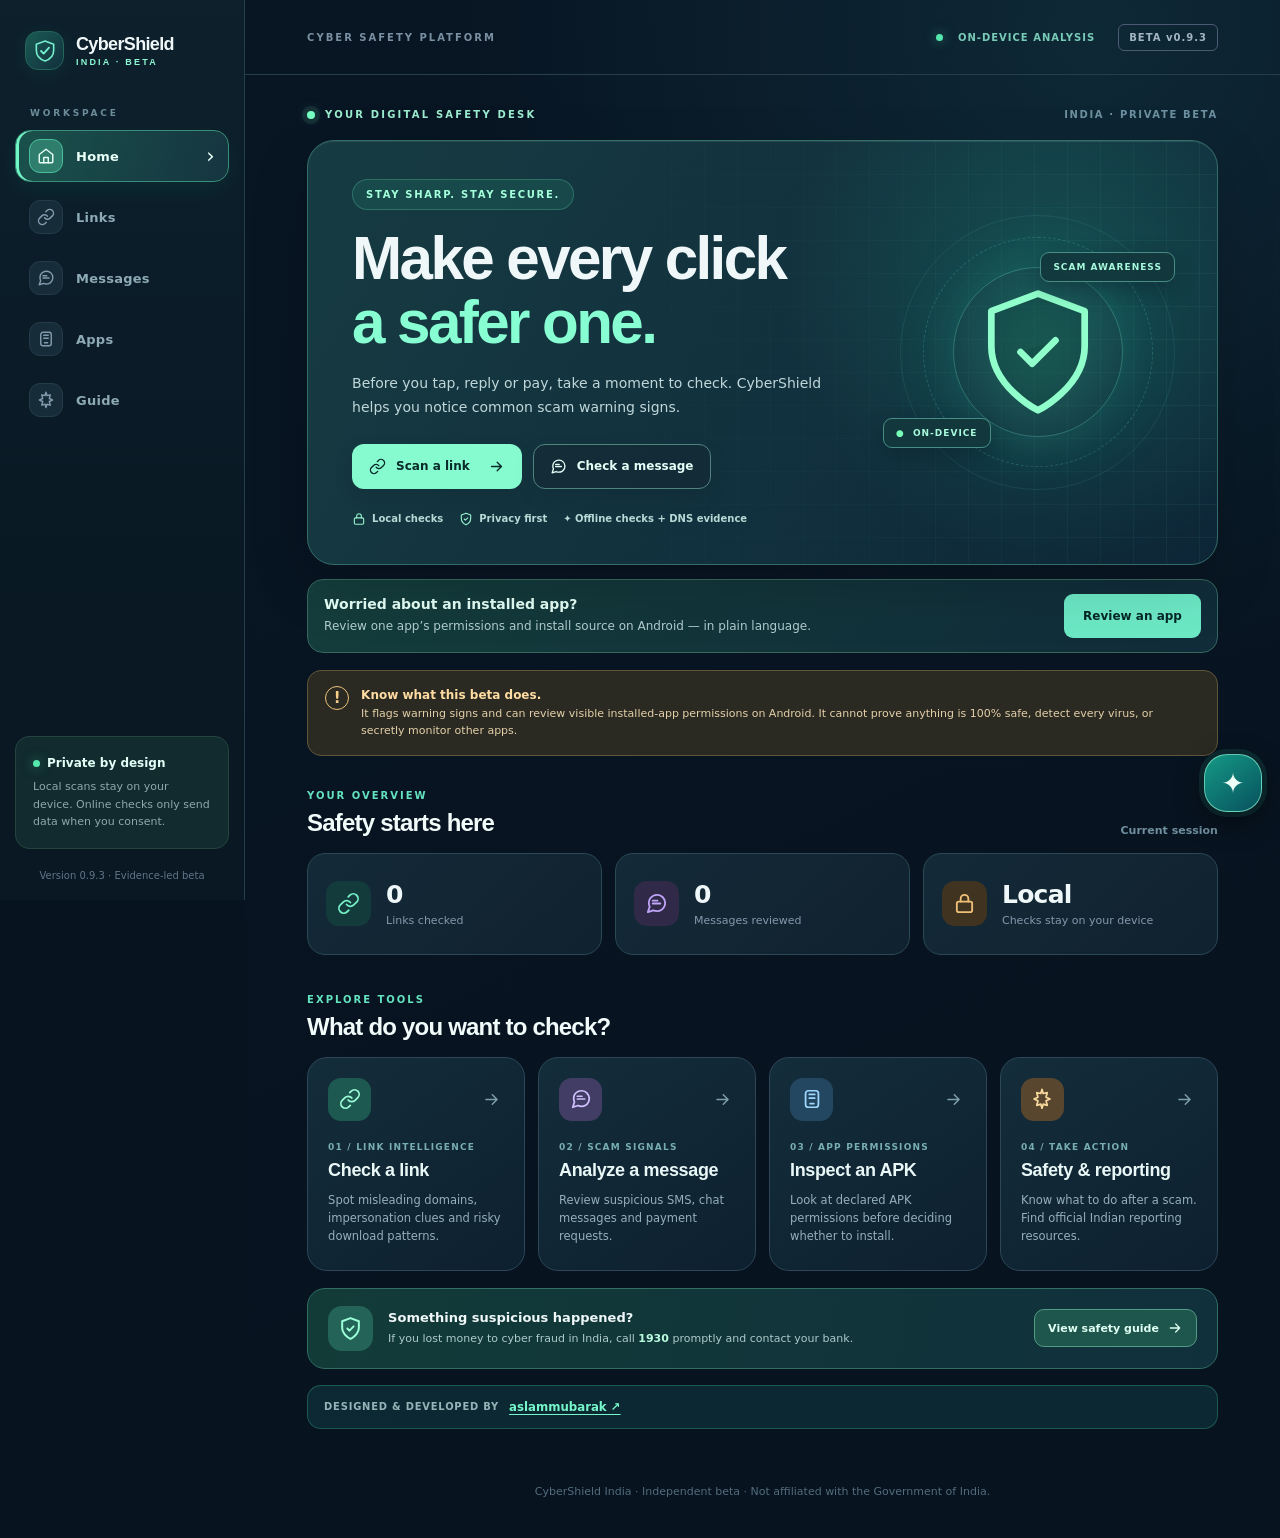
==== app/index.html @ 00de2fcc "Publish CyberShield landing page and browser web app" ====
<!doctype html>
<html lang="en">
<head>
  <meta charset="utf-8" />
  <meta name="viewport" content="width=device-width, initial-scale=1, viewport-fit=cover" />
  <meta name="theme-color" content="#0b1523" />
  <meta name="description" content="CyberShield India Beta — a privacy-first link and message checker for suspicious links and scam messages." />
  <meta name="color-scheme" content="dark" />
  <link rel="icon" href="./icons/icon-192.png" type="image/png" />
  <link rel="manifest" href="./manifest.webmanifest" />
  <link rel="stylesheet" href="./styles.css" />
  <link rel="stylesheet" href="./ui-refresh.css" /><link rel="stylesheet" href="./extras.css" />
  <title>CyberShield India · Beta</title>
  <link rel="stylesheet" href="./easy-touch.css" /><link rel="stylesheet" href="./online.css" /><link rel="stylesheet" href="./device-security.css" /><link rel="stylesheet" href="./trust-insights.css" />
</head>
<body>
  <div class="app-shell">
    <aside class="sidebar">
      <div class="brand"><span class="brand-mark" aria-hidden="true"><svg viewBox="0 0 36 36" fill="none"><path d="M18 3 31 8v9c0 8-5.8 13.8-13 16C10.8 30.8 5 25 5 17V8L18 3Z" stroke="currentColor" stroke-width="2.4"/><path d="m12 18 4 4 8-9" stroke="currentColor" stroke-width="2.7" stroke-linecap="round" stroke-linejoin="round"/></svg></span><span>CyberShield <small>INDIA · BETA</small></span></div>
      <div class="side-label">WORKSPACE</div>
      <nav class="nav" aria-label="Main navigation">
        <button class="nav-btn active" data-page="home" type="button" aria-current="page"><span class="nav-icon"><svg class="" viewBox="0 0 24 24" aria-hidden="true" fill="none" stroke="currentColor" stroke-width="1.9" stroke-linecap="round" stroke-linejoin="round"><path d="m3 10 9-7 9 7v10a1 1 0 0 1-1 1H4a1 1 0 0 1-1-1z"/><path d="M9 21v-7h6v7"/></svg></span><span class="nav-label">Home</span><span class="nav-chevron" aria-hidden="true">›</span></button>
        <button class="nav-btn" data-page="links" type="button"><span class="nav-icon"><svg class="" viewBox="0 0 24 24" aria-hidden="true" fill="none" stroke="currentColor" stroke-width="1.9" stroke-linecap="round" stroke-linejoin="round"><path d="M10 13a5 5 0 0 0 7.5.5l3-3a5 5 0 0 0-7.1-7.1l-1.7 1.7"/><path d="M14 11a5 5 0 0 0-7.5-.5l-3 3a5 5 0 0 0 7.1 7.1l1.7-1.7"/></svg></span><span class="nav-label">Links</span><span class="nav-chevron" aria-hidden="true">›</span></button>
        <button class="nav-btn" data-page="messages" type="button"><span class="nav-icon"><svg class="" viewBox="0 0 24 24" aria-hidden="true" fill="none" stroke="currentColor" stroke-width="1.9" stroke-linecap="round" stroke-linejoin="round"><path d="M21 11.5a8.4 8.4 0 0 1-.9 3.8A8.5 8.5 0 0 1 12.5 20a8.4 8.4 0 0 1-3.8-.9L3 21l1.9-5.7a8.4 8.4 0 0 1-.9-3.8A8.5 8.5 0 0 1 8.7 3.9a8.4 8.4 0 0 1 3.8-.9h.5a8.5 8.5 0 0 1 8 8v.5z"/><path d="M8 12h8M8 9h5"/></svg></span><span class="nav-label">Messages</span><span class="nav-chevron" aria-hidden="true">›</span></button>
        <button class="nav-btn" data-page="apps" type="button"><span class="nav-icon"><svg class="" viewBox="0 0 24 24" aria-hidden="true" fill="none" stroke="currentColor" stroke-width="1.9" stroke-linecap="round" stroke-linejoin="round"><rect x="5" y="3" width="14" height="18" rx="3"/><path d="M9 7h6M9 11h6M10 17h4"/></svg></span><span class="nav-label">Apps</span><span class="nav-chevron" aria-hidden="true">›</span></button>
        <button class="nav-btn" data-page="guide" type="button"><span class="nav-icon"><svg class="" viewBox="0 0 24 24" aria-hidden="true" fill="none" stroke="currentColor" stroke-width="1.9" stroke-linecap="round" stroke-linejoin="round"><path d="m12 22 1.3-4.4 4.4 1.3L16.4 14l4.3-2-4.3-2 1.3-4.9L13.3 6 12 1.5 10.7 6 6.3 5.1 7.6 10l-4.3 2 4.3 2-1.3 4.9 4.4-1.3L12 22Z"/></svg></span><span class="nav-label">Guide</span><span class="nav-chevron" aria-hidden="true">›</span></button>
      </nav>
      <div class="sidebar-bottom"><div class="privacy-card"><span class="privacy-dot"></span><strong>Private by design</strong><p>Local scans stay on your device. Online checks only send data when you consent.</p></div><div class="sidebar-footer">Version 0.9.3 · Evidence-led beta</div></div>
    </aside>
    <main class="main">
      <header class="topbar"><div class="mobile-brand"><span class="brand-mark">✦</span><b>CyberShield <span>India</span></b></div><span class="topbar-label">CYBER SAFETY PLATFORM</span><div class="right-info"><span class="online-indicator"></span> ON-DEVICE ANALYSIS <span class="beta-tag">BETA v0.9.3</span></div></header>
      <div class="content">
        <section class="page" id="page-home">
          <div class="home-intro"><span class="home-intro-mark"><span class="pulse-dot"></span> YOUR DIGITAL SAFETY DESK</span><span class="home-intro-side">INDIA · PRIVATE BETA</span></div>
          <div class="welcome-panel">
            <div class="welcome-copy">
              <span class="welcome-kicker">STAY SHARP. STAY SECURE.</span>
              <h1>Make every click<br/><em>a safer one.</em></h1>
              <p>Before you tap, reply or pay, take a moment to check. CyberShield helps you notice common scam warning signs.</p>
              <div class="welcome-buttons"><button class="btn btn-primary" type="button" data-jump="links"><svg class="" viewBox="0 0 24 24" aria-hidden="true" fill="none" stroke="currentColor" stroke-width="1.9" stroke-linecap="round" stroke-linejoin="round"><path d="M10 13a5 5 0 0 0 7.5.5l3-3a5 5 0 0 0-7.1-7.1l-1.7 1.7"/><path d="M14 11a5 5 0 0 0-7.5-.5l-3 3a5 5 0 0 0 7.1 7.1l1.7-1.7"/></svg> Scan a link <svg class="button-arrow" viewBox="0 0 24 24" aria-hidden="true" fill="none" stroke="currentColor" stroke-width="1.9" stroke-linecap="round" stroke-linejoin="round"><path d="M5 12h14M13 6l6 6-6 6"/></svg></button><button class="btn btn-secondary" type="button" data-jump="messages"><svg class="" viewBox="0 0 24 24" aria-hidden="true" fill="none" stroke="currentColor" stroke-width="1.9" stroke-linecap="round" stroke-linejoin="round"><path d="M21 11.5a8.4 8.4 0 0 1-.9 3.8A8.5 8.5 0 0 1 12.5 20a8.4 8.4 0 0 1-3.8-.9L3 21l1.9-5.7a8.4 8.4 0 0 1-.9-3.8A8.5 8.5 0 0 1 8.7 3.9a8.4 8.4 0 0 1 3.8-.9h.5a8.5 8.5 0 0 1 8 8v.5z"/><path d="M8 12h8M8 9h5"/></svg> Check a message</button></div>
              <div class="trust-chips"><span><svg class="" viewBox="0 0 24 24" aria-hidden="true" fill="none" stroke="currentColor" stroke-width="1.9" stroke-linecap="round" stroke-linejoin="round"><rect x="4" y="10" width="16" height="11" rx="2"/><path d="M8 10V7a4 4 0 0 1 8 0v3"/></svg> Local checks</span><span><svg class="" viewBox="0 0 24 24" aria-hidden="true" fill="none" stroke="currentColor" stroke-width="1.9" stroke-linecap="round" stroke-linejoin="round"><path d="M12 22s8-4 8-11V5l-8-3-8 3v6c0 7 8 11 8 11z"/><path d="m9 12 2 2 4-4"/></svg> Privacy first</span><span>✦ Offline checks + DNS evidence</span></div>
            </div>
            <div class="welcome-illustration" aria-hidden="true"><div class="halo halo-one"></div><div class="halo halo-two"></div><div class="halo halo-three"></div><div class="hero-shield"><svg class="" viewBox="0 0 24 24" aria-hidden="true" fill="none" stroke="currentColor" stroke-width="1.9" stroke-linecap="round" stroke-linejoin="round"><path d="M12 22s8-4 8-11V5l-8-3-8 3v6c0 7 8 11 8 11z"/><path d="m9 12 2 2 4-4"/></svg></div><div class="signal-chip signal-chip-top">SCAM AWARENESS</div><div class="signal-chip signal-chip-bottom"><span>●</span> ON-DEVICE</div></div>
          </div>
          <button class="cs-update-banner" id="cs-update-banner" data-jump="guide" type="button" hidden>↻ CyberShield update available — open Guide to review changes</button>
          <div class="cs-home-action"><div><strong>Worried about an installed app?</strong><p>Review one app’s permissions and install source on Android — in plain language.</p></div><button type="button" class="btn btn-primary" data-jump="apps">Review an app</button></div><div class="safety-disclaimer" role="note"><span class="safety-disclaimer-icon">!</span><div><strong>Know what this beta does.</strong><p>It flags warning signs and can review visible installed-app permissions on Android. It cannot prove anything is 100% safe, detect every virus, or secretly monitor other apps.</p></div></div>
          <div class="overview-heading"><div><span class="section-kicker">YOUR OVERVIEW</span><h2>Safety starts here</h2></div><span class="overview-caption">Current session</span></div>
          <div class="stats home-stats"><div class="stat"><span class="stat-icon green"><svg class="" viewBox="0 0 24 24" aria-hidden="true" fill="none" stroke="currentColor" stroke-width="1.9" stroke-linecap="round" stroke-linejoin="round"><path d="M10 13a5 5 0 0 0 7.5.5l3-3a5 5 0 0 0-7.1-7.1l-1.7 1.7"/><path d="M14 11a5 5 0 0 0-7.5-.5l-3 3a5 5 0 0 0 7.1 7.1l1.7-1.7"/></svg></span><div><div class="stat-value" id="links-count">0</div><div class="stat-label">Links checked</div></div></div><div class="stat"><span class="stat-icon purple"><svg class="" viewBox="0 0 24 24" aria-hidden="true" fill="none" stroke="currentColor" stroke-width="1.9" stroke-linecap="round" stroke-linejoin="round"><path d="M21 11.5a8.4 8.4 0 0 1-.9 3.8A8.5 8.5 0 0 1 12.5 20a8.4 8.4 0 0 1-3.8-.9L3 21l1.9-5.7a8.4 8.4 0 0 1-.9-3.8A8.5 8.5 0 0 1 8.7 3.9a8.4 8.4 0 0 1 3.8-.9h.5a8.5 8.5 0 0 1 8 8v.5z"/><path d="M8 12h8M8 9h5"/></svg></span><div><div class="stat-value" id="messages-count">0</div><div class="stat-label">Messages reviewed</div></div></div><div class="stat"><span class="stat-icon gold"><svg class="" viewBox="0 0 24 24" aria-hidden="true" fill="none" stroke="currentColor" stroke-width="1.9" stroke-linecap="round" stroke-linejoin="round"><rect x="4" y="10" width="16" height="11" rx="2"/><path d="M8 10V7a4 4 0 0 1 8 0v3"/></svg></span><div><div class="stat-value">Local</div><div class="stat-label">Checks stay on your device</div></div></div></div>
          <div class="overview-heading tool-heading"><div><span class="section-kicker">EXPLORE TOOLS</span><h2>What do you want to check?</h2></div></div>
          <div class="action-tiles">            <button class="action-tile action-tile--links" data-jump="links" type="button">
              <span class="action-tile-head"><span class="action-tile-icon"><svg class="" viewBox="0 0 24 24" aria-hidden="true" fill="none" stroke="currentColor" stroke-width="1.9" stroke-linecap="round" stroke-linejoin="round"><path d="M10 13a5 5 0 0 0 7.5.5l3-3a5 5 0 0 0-7.1-7.1l-1.7 1.7"/><path d="M14 11a5 5 0 0 0-7.5-.5l-3 3a5 5 0 0 0 7.1 7.1l1.7-1.7"/></svg></span><span class="action-tile-arrow"><svg class="" viewBox="0 0 24 24" aria-hidden="true" fill="none" stroke="currentColor" stroke-width="1.9" stroke-linecap="round" stroke-linejoin="round"><path d="M5 12h14M13 6l6 6-6 6"/></svg></span></span>
              <span class="action-tile-kicker">01 / LINK INTELLIGENCE</span>
              <span class="action-tile-title">Check a link</span>
              <span class="action-tile-description">Spot misleading domains, impersonation clues and risky download patterns.</span>
            </button>            <button class="action-tile action-tile--messages" data-jump="messages" type="button">
              <span class="action-tile-head"><span class="action-tile-icon"><svg class="" viewBox="0 0 24 24" aria-hidden="true" fill="none" stroke="currentColor" stroke-width="1.9" stroke-linecap="round" stroke-linejoin="round"><path d="M21 11.5a8.4 8.4 0 0 1-.9 3.8A8.5 8.5 0 0 1 12.5 20a8.4 8.4 0 0 1-3.8-.9L3 21l1.9-5.7a8.4 8.4 0 0 1-.9-3.8A8.5 8.5 0 0 1 8.7 3.9a8.4 8.4 0 0 1 3.8-.9h.5a8.5 8.5 0 0 1 8 8v.5z"/><path d="M8 12h8M8 9h5"/></svg></span><span class="action-tile-arrow"><svg class="" viewBox="0 0 24 24" aria-hidden="true" fill="none" stroke="currentColor" stroke-width="1.9" stroke-linecap="round" stroke-linejoin="round"><path d="M5 12h14M13 6l6 6-6 6"/></svg></span></span>
              <span class="action-tile-kicker">02 / SCAM SIGNALS</span>
              <span class="action-tile-title">Analyze a message</span>
              <span class="action-tile-description">Review suspicious SMS, chat messages and payment requests.</span>
            </button>            <button class="action-tile action-tile--apps" data-jump="apps" type="button">
              <span class="action-tile-head"><span class="action-tile-icon"><svg class="" viewBox="0 0 24 24" aria-hidden="true" fill="none" stroke="currentColor" stroke-width="1.9" stroke-linecap="round" stroke-linejoin="round"><rect x="5" y="3" width="14" height="18" rx="3"/><path d="M9 7h6M9 11h6M10 17h4"/></svg></span><span class="action-tile-arrow"><svg class="" viewBox="0 0 24 24" aria-hidden="true" fill="none" stroke="currentColor" stroke-width="1.9" stroke-linecap="round" stroke-linejoin="round"><path d="M5 12h14M13 6l6 6-6 6"/></svg></span></span>
              <span class="action-tile-kicker">03 / APP PERMISSIONS</span>
              <span class="action-tile-title">Inspect an APK</span>
              <span class="action-tile-description">Look at declared APK permissions before deciding whether to install.</span>
            </button>            <button class="action-tile action-tile--guide" data-jump="guide" type="button">
              <span class="action-tile-head"><span class="action-tile-icon"><svg class="" viewBox="0 0 24 24" aria-hidden="true" fill="none" stroke="currentColor" stroke-width="1.9" stroke-linecap="round" stroke-linejoin="round"><path d="m12 22 1.3-4.4 4.4 1.3L16.4 14l4.3-2-4.3-2 1.3-4.9L13.3 6 12 1.5 10.7 6 6.3 5.1 7.6 10l-4.3 2 4.3 2-1.3 4.9 4.4-1.3L12 22Z"/></svg></span><span class="action-tile-arrow"><svg class="" viewBox="0 0 24 24" aria-hidden="true" fill="none" stroke="currentColor" stroke-width="1.9" stroke-linecap="round" stroke-linejoin="round"><path d="M5 12h14M13 6l6 6-6 6"/></svg></span></span>
              <span class="action-tile-kicker">04 / TAKE ACTION</span>
              <span class="action-tile-title">Safety & reporting</span>
              <span class="action-tile-description">Know what to do after a scam. Find official Indian reporting resources.</span>
            </button></div>
          <div class="home-help"><div class="home-help-icon"><svg class="" viewBox="0 0 24 24" aria-hidden="true" fill="none" stroke="currentColor" stroke-width="1.9" stroke-linecap="round" stroke-linejoin="round"><path d="M12 22s8-4 8-11V5l-8-3-8 3v6c0 7 8 11 8 11z"/><path d="m9 12 2 2 4-4"/></svg></div><div><strong>Something suspicious happened?</strong><p>If you lost money to cyber fraud in India, call <strong>1930</strong> promptly and contact your bank.</p></div><button type="button" class="home-help-cta" data-jump="guide">View safety guide <svg class="" viewBox="0 0 24 24" aria-hidden="true" fill="none" stroke="currentColor" stroke-width="1.9" stroke-linecap="round" stroke-linejoin="round"><path d="M5 12h14M13 6l6 6-6 6"/></svg></button></div>
          <div class="cs-developer"><span class="cs-dev-label">Designed & developed by</span><a data-cs-developer href="https://www.instagram.com/aslam_07._/" target="_blank" rel="noopener noreferrer" aria-label="Open developer aslammubarak Instagram profile">aslammubarak ↗</a></div><footer class="footer">CyberShield India · Independent beta · Not affiliated with the Government of India.</footer>
        </section>
        <section class="page hidden" id="page-links">
          <div class="eyebrow">TOOL 01 / LINK CHECKER</div><h1 class="page-title">Check before <em>you click.</em></h1><p class="page-sub">Paste a website address. We analyze its structure locally without visiting the website.</p>
          <div class="scan-grid"><div class="panel"><div class="panel-heading"><div class="panel-icon">↗</div><div><h2>Website link analysis</h2><p>Local risk analysis + automatic online DNS evidence (no website visit)</p></div></div><form id="link-form"><label for="url-input">Suspicious URL</label><textarea id="url-input" rows="3" maxlength="2048" placeholder="https://example.com/verify-account" spellcheck="false" autocapitalize="off" autocomplete="off" required></textarea><div class="example-row"><span>Try an example:</span><button type="button" id="example-risky">Suspicious URL</button><button type="button" id="example-normal">Familiar site</button></div><button class="btn btn-primary full" type="submit">Analyze this link <span>↗</span></button></form><div class="small-print">🔒 Local content checks stay on your device. After clicking Analyze, CyberShield queries DNS for the domain only. Full-URL reputation checks require separate consent.</div><div id="cs-auto-dns" class="cyber-output" role="status" aria-live="polite" hidden></div><div id="cs-link-evidence" class="cs-evidence" role="status" aria-live="polite" hidden></div></div><div class="panel result-panel" aria-live="polite" id="link-result"><div class="empty-state"><div class="empty-glyph">◎</div><h3>Your scan report appears here</h3><p>Enter a URL and run a check to see an explainable result.</p></div></div></div>

          <div class="cyber-tools">
            <div class="cyber-tool cyber-tool--wide">
              <h3>🔍 Internet evidence and optional threat-list checks</h3>
              <p>CyberShield automatically checks basic DNS evidence after you analyze a link. For licensed malware/phishing reputation, a secure server with an authorized provider is still required. DNS is not a safety verdict.</p>
              <label><input style="width:auto;display:inline-block" type="checkbox" id="live-opt-in"/> I agree to send this URL to the configured security provider for a reputation lookup.</label>
              <button id="live-lookup" class="btn btn-primary" type="button">Check all available online evidence</button>
              <div id="live-result" class="cyber-output" hidden aria-live="polite"></div>
              <p class="cyber-mini">Keyless DNS evidence works where Google Public DNS is reachable. A verified scam/malware blocklist requires an authorized provider; do not assume links are safe without it.</p>
            </div>
            <div class="cyber-tool">
              <h3>▦ QR code image checker</h3>
              <p>Select a QR screenshot or image. CyberShield reads the QR payload and explains risky website/payment instructions. Reading the QR does not verify the merchant.</p>
              <input id="qr-file" type="file" accept="image/*" aria-label="Upload a QR code image"/>
              <button id="qr-native" type="button" class="btn btn-primary" hidden>Pick QR image on Android</button>
              <div class="cyber-output" id="qr-result" hidden aria-live="polite"></div><div id="cs-qr-evidence" class="cs-evidence" hidden aria-live="polite"></div><label class="cyber-mini"><input id="qr-online-consent" type="checkbox" /> If this QR contains a website link, I consent to an online threat-list lookup.</label><button id="qr-online" class="btn btn-secondary" type="button" disabled>Check QR website online</button><div id="qr-online-result" class="cyber-output" hidden aria-live="polite"></div>
            </div>
            <div class="cyber-tool">
              <h3>☎ Suspicious phone number checker</h3>
              <p>Check a number's format and learn what to verify. Numbering-plan format and region hints; optional provider-assisted carrier details. These signals cannot prove who is calling or whether they are fraudulent.</p>
              <form id="phone-form"><input type="tel" id="phone-input" placeholder="+91 9876543210" aria-label="Phone number" required maxlength="40"/><button class="btn btn-primary" type="submit">Review number</button></form>
              <div class="cyber-output" id="phone-result" hidden aria-live="polite"></div><div id="cs-phone-evidence" class="cs-evidence" hidden aria-live="polite"></div><label class="cyber-mini"><input id="number-consent" type="checkbox" /> I consent to checking available number metadata. A configured online provider may receive this number; no contacts are read.</label>
              <button class="btn btn-secondary" id="number-online" type="button">Check number details online</button>
              <div class="cyber-output" id="number-online-result" hidden aria-live="polite"></div>
            </div>
          </div>
          <div class="cyber-output" id="url-breakdown" hidden aria-live="polite"></div>
          <div class="cs-domain-card" id="cs-domain-lookup"><h3>Who registered this website address?</h3><p>Look up the public registrar and registration dates of the actual domain. This cannot identify the private owner, inspect website scripts, or prove trust.</p><label class="cyber-mini"><input type="checkbox" id="cs-domain-consent"/> I agree to check public domain-registration data (domain only, not the link path).</label><button type="button" class="btn btn-secondary" id="cs-domain-button">Check domain registration</button><div id="cs-domain-report" class="cyber-output" role="status" aria-live="polite" hidden></div></div>
<div class="hint"><strong>Remember:</strong> HTTPS and familiar-looking domains are not proof of legitimacy. For banking, use the official app or type the official website address yourself.</div>
        </section>
        <section class="page hidden" id="page-messages">
          <div class="eyebrow">TOOL 02 / MESSAGE CHECKER</div><h1 class="page-title">Questionable message?<br/><em>Check the signals.</em></h1><p class="page-sub">Paste suspicious messages in English, Hindi or Malayalam. This beta uses a small rule set, not an AI language model.</p>
          <div class="scan-grid"><div class="panel"><div class="panel-heading"><div class="panel-icon violet-ico">▤</div><div><h2>Scam language analysis</h2><p>Detects several common tactics</p></div></div><form id="message-form"><label for="message-input">Message text</label><textarea id="message-input" class="message-textarea" rows="8" maxlength="5000" placeholder="Example: Urgent! Your bank account will be blocked. Click this link and share your OTP to complete KYC..." required></textarea><div class="example-row"><span>Try an example:</span><button type="button" id="example-message">Fake bank alert</button></div><button class="btn btn-primary full" type="submit">Analyze message <span>↗</span></button></form><div class="small-print">🔒 Text stays on your device.</div></div><div class="panel result-panel" id="message-result" aria-live="polite"><div class="empty-state"><div class="empty-glyph">▤</div><h3>Your message report appears here</h3><p>Paste a suspicious message to reveal detected scam tactics.</p></div></div></div><div id="cs-message-evidence-inline" class="cs-evidence" hidden aria-live="polite"></div>

          <div class="cyber-tools"><div class="cyber-tool cyber-tool--wide">
          <h3>▧ Screenshot scam checker</h3><p>Android: choose an image and on-device text recognition will find readable words for scam analysis. English/Latin script works best. The web demo currently requires pasting the text manually.</p>
          <input id="screenshot-file" type="file" accept="image/*" aria-label="Choose a screenshot"/>
          <button id="screenshot-native" class="btn btn-primary" type="button" hidden>Analyze screenshot on Android</button>
          <label class="cyber-mini"><input type="checkbox" id="screenshot-consent" style="width:auto;display:inline-block"/> For web only: I agree to upload this screenshot to my configured CyberShield OCR server. I removed private secrets.</label>
          <button type="button" class="btn btn-secondary" id="screenshot-web-ocr">Read screenshot text on server (optional)</button>
          <div class="cyber-output" id="screenshot-result" hidden aria-live="polite"></div><div id="cs-message-evidence" class="cs-evidence" hidden aria-live="polite"></div></div></div>
          <div class="hint"><strong>Privacy tip:</strong> Remove passwords, OTPs, Aadhaar numbers and personal details before sharing a message with anyone—even a checker.</div>
        </section>
        <section class="page hidden" id="page-apps">
          <div class="eyebrow">TOOL 03 / MANUAL APP REVIEW</div><h1 class="page-title">Your apps. <em>Your control.</em></h1>
          <p class="page-sub">Select a currently installed app to review its permissions, installation source and signing certificate. These checks are useful clues, not proof of malware or spying.</p>

          <div class="cyber-tools"><div class="cyber-tool cyber-tool--wide">
            <h3>▣ Review installed apps and permissions</h3>
            <p>Android beta: inspect locally visible installed applications, including permissions that have been requested/granted. See which apps have camera or microphone access, and open their Android settings. This does NOT detect active spying or prove malware.</p>
            <button type="button" class="btn btn-primary" id="installed-scan">Load installed apps</button><div class="cs-select-app"><label for="cs-app-select">Review a specific installed app</label><select id="cs-app-select" disabled><option value="">Load apps first…</option></select><button type="button" class="btn btn-secondary" id="cs-selected-app-button" disabled>Review selected app</button></div><div class="cs-security-report" id="cs-selected-app-report" role="status" aria-live="polite" hidden></div>
            <button type="button" class="btn btn-secondary" id="privacy-settings">Open Android Privacy Dashboard</button>
            <button type="button" class="btn btn-secondary" id="app-settings">Open Android app settings</button><button type="button" class="btn btn-secondary" id="cs-phone-check" >Review phone security settings</button>
            <div id="cs-app-evidence" class="cs-evidence" hidden aria-live="polite"></div><div class="cyber-output" id="installed-result" hidden aria-live="polite"></div>
            <input id="app-search" type="search" placeholder="Search your installed apps…" hidden aria-label="Search installed apps"/>
            <div id="app-list" class="cyber-app-list" hidden></div>
            <p class="cyber-mini">Screen recording is controlled by separate Android consent and indicators. Actual past camera/microphone use is shown by Android Privacy Dashboard, not inferred from permissions.</p>
          </div></div>
          <div class="panel" style="min-height:0">
            <div class="panel-heading"><div class="panel-icon">⬡</div><div><h2>APK permission inspector</h2><p>Android only · File chosen by you · No upload</p></div></div>
            <button id="choose-apk" class="btn btn-primary">Choose an APK file <span>↗</span></button>
            <p id="apk-device-note" class="small-print" style="text-align:left">Use the installed CyberShield Android beta to choose an APK. The website cannot inspect installed apps.</p>
            <div id="apk-result" role="status" aria-live="polite"></div>
          </div>
          <div class="cs-security-grid" id="cs-file-wifi-tools">
            <section class="cs-security-card" aria-label="File security checker">
              <h3>◈ Check files for warning signs</h3>
              <p>Choose one file, up to 30 files, or an Android folder. CyberShield checks file signatures, names, and SHA-256 fingerprints. It does not execute the files or upload their contents.</p>
              <input type="file" id="cs-browser-files" multiple aria-label="Select files to inspect" />
              <button type="button" class="btn btn-primary" id="cs-choose-files" hidden>Choose files</button>
              <button type="button" class="btn btn-secondary" id="cs-choose-folder" hidden>Check a folder (Android)</button>
              <p id="cs-files-status" class="cs-info-note" role="status">No files checked. Full antivirus/spyware detection is not available.</p>
              <label class="cyber-mini"><input id="cs-hash-consent" type="checkbox"/> I agree to send a selected file's SHA-256 fingerprint (not its contents) to my configured reputation service when I tap "Check fingerprint online".</label>
              <div id="cs-files-results" aria-live="polite"></div>
            </section>
            <section class="cs-security-card" aria-label="Wi-Fi connection security check">
              <h3>◉ Check Wi-Fi connection</h3>
              <p>On Android, read the connected Wi-Fi's available encryption type and Android's internet-validation signal. No router passwords or traffic are collected.</p>
              <button type="button" id="cs-wifi-check" class="btn btn-primary">Check my Wi-Fi</button>
              <div class="cs-info-note cs-security-report" id="cs-wifi-result" aria-live="polite">Not checked yet. A Wi-Fi connection cannot be certified virus-free or scam-free.</div>
            </section>
          </div>
          <div class="cs-phone-checklist" id="cs-phone-checklist"><h3>Phone security check (guided)</h3><p>Review Play Protect, Android security updates, device lock, accessibility services and unknown-app installers. These steps help spot risks but do not perform a full spyware scan.</p><button type="button" id="cs-playprotect" class="btn btn-secondary">How to run Google Play Protect</button><button type="button" id="cs-security-settings" class="btn btn-secondary">Open Android security settings</button><div id="cs-security-guidance" class="cs-security-report" role="status"></div></div><div class="hint"><strong>Apps already installed?</strong> Open Android Settings → Apps → Special app access to review powerful permissions, and use Google Play Protect to scan installed apps. CyberShield can list apps on your device after you request a scan in its Android beta. It does not secretly monitor them or detect actual permission use.</div>
        </section>
        <section class="page hidden" id="page-guide">
          <div class="eyebrow">STAY PROTECTED / INDIA</div><h1 class="page-title">When in doubt,<br/><em>take control.</em></h1><p class="page-sub">Fast steps that can reduce damage when an online request feels wrong.</p>
          
        <section class="cs-easy-setup" aria-label="Floating Easy Touch setup">
          <div class="cs-easy-setup-title"><span class="cs-easy-setup-symbol">✦</span><div><h3>Easy Touch · Your safety shortcut</h3><p>Android only: keep a draggable shield on screen while you use WhatsApp or other apps. Tap it to open tools instantly.</p></div></div>
          <div class="cs-easy-setup-actions"><button class="btn btn-primary" id="cs-easy-enable" type="button">Enable floating shield</button><button class="btn btn-secondary" id="cs-easy-disable" type="button">Turn it off</button></div>
          <div id="cs-easy-status" class="cyber-output" role="status" aria-live="polite">On the website, use the floating ✦ shortcut inside this page. Android overlay requires separate system permission.</div>
          <p class="cyber-mini">Optional and never enabled by default. The bubble does not access chats, call logs, camera, microphone, screen pixels, or credentials. For screen checks, first save a screenshot and select it.</p>
        </section>
<div class="guide-grid"><div class="guide-card"><span class="step">01</span><h3>Stop and verify</h3><p>Do not click suspicious links, download APKs, reveal OTPs or enter a UPI PIN to receive money. Contact the organization independently.</p></div><div class="guide-card"><span class="step">02</span><h3>If money was lost</h3><p>Call India’s cybercrime helpline <strong>1930</strong> promptly and report at the National Cyber Crime Reporting Portal. Contact your bank immediately.</p></div><div class="guide-card"><span class="step">03</span><h3>If an account is compromised</h3><p>Change the password through the official app/site, sign out other sessions, turn on two-factor authentication and alert your bank if relevant.</p></div><div class="guide-card"><span class="step">04</span><h3>If you installed a suspicious app</h3><p>Disconnect from sensitive accounts, uninstall the app if possible, review permissions and seek reputable device-security help. Consider a reset if compromise is confirmed.</p></div></div>

          <div class="cyber-tools">
            <div class="cyber-tool"><h3>✦ Ask your Safety Companion</h3>
              <p>Ask cyber safety questions privately. The currently available companion is an <strong>offline rule-based guide, not a generative AI system</strong>.</p>
              <form id="companion-form"><textarea id="companion-question" placeholder="Example: Someone asked for my OTP and UPI PIN. What should I do?" maxlength="1000" required></textarea><button type="submit" class="btn btn-primary">Ask companion</button></form>
              <label class="cyber-mini"><input id="ai-opt-in" type="checkbox" style="display:inline-block;width:auto"/> I consent to sending my question to the configured AI service. I removed personal secrets.</label>
              <button type="button" class="btn btn-secondary" id="companion-online">Ask optional online AI</button>
              <div id="companion-result" class="cyber-output" hidden aria-live="polite"></div></div>
            <div class="cyber-tool"><h3>▤ Make an incident report</h3>
              <p>Save plain-language incident notes to share with your bank or authorities yourself. The app does not submit any police report.</p>
              <form id="report-form"><select id="report-type" aria-label="Report type"><option value="message">Suspicious message / fraud</option><option value="link">Suspicious link</option><option value="phone">Phone call / number</option></select><textarea id="report-evidence" maxlength="5000" placeholder="Describe the suspicious link, message or caller. Remove passwords, OTPs and personal IDs." required></textarea><button type="submit" class="btn btn-primary">Save incident notes</button></form>
              <div id="report-result" class="cyber-output" hidden aria-live="polite"></div></div>
            
            <div class="cyber-tool cyber-tool--wide" id="updates-panel">
              <h3>↻ App updates & online connection <span id="update-count-badge" class="cs-ver-pill">v0.9.3</span></h3>
              <p>Updates are checked whenever this app opens (and when you press Check). A verified, published update feed is required. Install from the official release page only; never from a message or random APK link.</p>
              <div class="cs-online-status"><span id="cs-connectivity-light" aria-hidden="true">●</span><span id="cs-connectivity-message">Checking server availability…</span></div>
              <button id="cs-refresh-status" class="btn btn-secondary" type="button">Check internet features</button>
              <button id="cs-check-update" class="btn btn-primary" type="button">Check for new version</button>
              <button id="cs-update-alerts" class="btn btn-secondary" type="button" hidden>Enable daily update reminders</button>
              <span id="cs-update-alert-state" class="cyber-mini"></span>
              <div id="cs-update-details" class="cyber-output" role="status" aria-live="polite">Installed beta: v0.9.3. Update status not checked yet.</div>
              <button id="cs-update-download" class="btn btn-primary" type="button" hidden>Download update in CyberShield</button>
              <button id="cs-update-install" class="btn btn-primary" type="button" hidden>Install downloaded update</button>
              <button id="cs-update-open" class="btn btn-secondary" type="button" hidden>View official release</button>
              <p class="cyber-mini">Sideload beta: download and verify the official signed APK inside CyberShield, then explicitly approve installation in Android. Older debug APKs signed by another key cannot update in place; save local data before manually migrating. Play Store builds must use Google Play in-app updates.</p>
            </div>
<div id="reminder-panel" class="cyber-tool cyber-tool--wide"><h3>◷ Safety reminders — opt-in</h3>
              <p>Get rotating, general cyber-safety tips on your Android phone at an approximate hourly or daily interval. These are NOT live crime alerts. Android may delay notifications to save battery.</p>
              <select id="reminder-frequency"><option value="daily">Every day</option><option value="hourly">Approximately every hour</option></select>
              <button id="reminder-start" class="btn btn-primary" type="button">Enable reminders</button><button id="reminder-stop" class="btn btn-secondary" type="button">Turn off reminders</button>
              <div id="reminder-result" class="cyber-output" hidden aria-live="polite"></div>
            </div>
          </div>
          <h2 class="section-title">Official reporting resources</h2><div class="resource-list"><a href="https://cybercrime.gov.in/" target="_blank" rel="noopener noreferrer"><div><strong>National Cyber Crime Reporting Portal</strong><p>cybercrime.gov.in</p></div><span>↗</span></a><a href="https://www.sancharsaathi.gov.in/" target="_blank" rel="noopener noreferrer"><div><strong>Sanchar Saathi</strong><p>Report suspicious calls and messages through official services</p></div><span>↗</span></a></div><div class="emergency-banner"><div><span>FINANCIAL CYBER FRAUD HELPLINE</span><strong>1930</strong></div><p>If you lost money, act quickly. CyberShield itself does not file reports or recover funds.</p></div>
          <div class="cs-developer"><span class="cs-dev-label">Developer</span><a data-cs-developer href="https://www.instagram.com/aslam_07._/" target="_blank" rel="noopener noreferrer" aria-label="Open developer aslammubarak Instagram profile">aslammubarak ↗</a></div><footer class="footer">Resources are external official services. CyberShield India is an independent beta project.</footer>
        </section>
      </div>
    </main>
  </div>
  <nav class="mobile-nav" aria-label="Mobile navigation">
    <button class="mobile-nav-btn active" type="button" data-page="home" aria-current="page"><span class="mobile-tab-icon"><svg class="" viewBox="0 0 24 24" aria-hidden="true" fill="none" stroke="currentColor" stroke-width="1.9" stroke-linecap="round" stroke-linejoin="round"><path d="m3 10 9-7 9 7v10a1 1 0 0 1-1 1H4a1 1 0 0 1-1-1z"/><path d="M9 21v-7h6v7"/></svg></span><span class="mobile-tab-label">Home</span></button>
    <button class="mobile-nav-btn" type="button" data-page="links"><span class="mobile-tab-icon"><svg class="" viewBox="0 0 24 24" aria-hidden="true" fill="none" stroke="currentColor" stroke-width="1.9" stroke-linecap="round" stroke-linejoin="round"><path d="M10 13a5 5 0 0 0 7.5.5l3-3a5 5 0 0 0-7.1-7.1l-1.7 1.7"/><path d="M14 11a5 5 0 0 0-7.5-.5l-3 3a5 5 0 0 0 7.1 7.1l1.7-1.7"/></svg></span><span class="mobile-tab-label">Links</span></button>
    <button class="mobile-nav-btn" type="button" data-page="messages"><span class="mobile-tab-icon"><svg class="" viewBox="0 0 24 24" aria-hidden="true" fill="none" stroke="currentColor" stroke-width="1.9" stroke-linecap="round" stroke-linejoin="round"><path d="M21 11.5a8.4 8.4 0 0 1-.9 3.8A8.5 8.5 0 0 1 12.5 20a8.4 8.4 0 0 1-3.8-.9L3 21l1.9-5.7a8.4 8.4 0 0 1-.9-3.8A8.5 8.5 0 0 1 8.7 3.9a8.4 8.4 0 0 1 3.8-.9h.5a8.5 8.5 0 0 1 8 8v.5z"/><path d="M8 12h8M8 9h5"/></svg></span><span class="mobile-tab-label">Messages</span></button>
    <button class="mobile-nav-btn" type="button" data-page="apps"><span class="mobile-tab-icon"><svg class="" viewBox="0 0 24 24" aria-hidden="true" fill="none" stroke="currentColor" stroke-width="1.9" stroke-linecap="round" stroke-linejoin="round"><rect x="5" y="3" width="14" height="18" rx="3"/><path d="M9 7h6M9 11h6M10 17h4"/></svg></span><span class="mobile-tab-label">Apps</span></button>
    <button class="mobile-nav-btn" type="button" data-page="guide"><span class="mobile-tab-icon"><svg class="" viewBox="0 0 24 24" aria-hidden="true" fill="none" stroke="currentColor" stroke-width="1.9" stroke-linecap="round" stroke-linejoin="round"><path d="m12 22 1.3-4.4 4.4 1.3L16.4 14l4.3-2-4.3-2 1.3-4.9L13.3 6 12 1.5 10.7 6 6.3 5.1 7.6 10l-4.3 2 4.3 2-1.3 4.9 4.4-1.3L12 22Z"/></svg></span><span class="mobile-tab-label">Guide</span></button>
  </nav>

  <!-- Easy Touch is an in-page launcher in browsers. On Android the separate, optional
       system-overlay bubble is available only after explicit system permission. -->
  <div class="cs-easy-touch" id="cs-easy-touch">
    <button type="button" class="cs-easy-bubble" id="cs-easy-bubble" aria-label="Open CyberShield quick safety tools" aria-expanded="false" aria-controls="cs-easy-panel" title="Quick Safety">✦</button>
    <aside class="cs-easy-panel" id="cs-easy-panel" hidden aria-label="CyberShield quick safety tools">
      <div class="cs-easy-head"><span>✦ &nbsp; EASY TOUCH</span><button type="button" id="cs-easy-close" aria-label="Close quick safety tools">×</button></div>
      <p>Check something suspicious without searching through menus.</p>
      <div class="cs-easy-grid">
        <button type="button" data-easy-tool="link">🔗 <span>Check link</span></button>
        <button type="button" data-easy-tool="phone">☎ <span>Check number</span></button>
        <button type="button" data-easy-tool="screen">▣ <span>Screenshot</span></button>
        <button type="button" data-easy-tool="qr">▦ <span>QR code</span></button>
        <button type="button" data-easy-tool="apps">◫ <span>My apps</span></button>
        <button type="button" data-easy-tool="report">⚑ <span>Report fraud</span></button>
        <button type="button" data-easy-tool="guide">? <span>Safety guide</span></button>
      </div>
      <div class="cs-easy-foot">To check WhatsApp content, copy or share it to CyberShield. This tool does not read other apps automatically.</div>
    </aside>
  </div>
  <script type="module" src="./app.mjs"></script><script type="module" src="./extras.mjs"></script><script type="module" src="./easy-touch.mjs"></script><script type="module" src="./online.mjs"></script><script type="module" src="./device-security.mjs"></script><script type="module" src="./trust-insights.mjs"></script>
</body>
</html>
---- app/styles.css ----
:root{font-family:Inter,ui-sans-serif,system-ui,-apple-system,"Segoe UI",Roboto,Arial,sans-serif;color:#eff7f8;background:#08131f;font-size:14px;font-synthesis:none}*{box-sizing:border-box}body{margin:0;min-width:320px}button,textarea{font:inherit}button{cursor:pointer}a{color:inherit}.app-shell{min-height:100vh;display:flex}.sidebar{width:250px;flex-shrink:0;min-height:100vh;padding:29px 16px 18px;background:#0b1826;border-right:1px solid #223244;display:flex;flex-direction:column;position:sticky;top:0;height:100vh}.brand{display:flex;align-items:center;gap:10px;padding:0 12px 41px;font-size:17px;font-weight:800;letter-spacing:-.6px}.brand-mark{width:39px;height:39px;display:grid;place-items:center;flex-shrink:0;color:#77f0d0;border-radius:12px;background:#163b3b}.brand-mark svg{width:24px}.brand small{display:block;letter-spacing:2.4px;color:#5ce2c4;font-size:9px;margin-top:2px;font-weight:800}.side-label{color:#627487;font-weight:800;letter-spacing:2.2px;font-size:10px;margin:0 0 15px 15px}.nav{display:flex;flex-direction:column;gap:7px}.nav-btn{display:flex;align-items:center;gap:13px;width:100%;text-align:left;border:1px solid transparent;border-radius:11px;background:transparent;padding:12px 14px;color:#95a7b9;font-size:13px;font-weight:650;transition:.2s}.nav-btn:hover{background:#15293a;color:#d6fff1}.nav-btn.active{background:linear-gradient(100deg,#173c40,#16303c);color:#8ff8d7;border-color:#28615d}.nav-icon{font-size:20px;font-weight:normal;width:21px;text-align:center}.sidebar-bottom{margin-top:auto}.privacy-card{border:1px solid #24453f;background:#112b2e;border-radius:14px;padding:17px;color:#b7d8d2}.privacy-card strong{font-size:12px;color:#e2fff7}.privacy-card p{font-size:11px;line-height:1.6;color:#8ea9ab;margin:8px 0 0}.privacy-dot,.online-indicator{display:inline-block;width:7px;height:7px;border-radius:50%;background:#55e7ae;margin-right:7px;box-shadow:0 0 12px #55e7ae80}.sidebar-footer{font-size:10px;color:#627587;text-align:center;padding-top:21px}.main{flex:1;min-width:0;background:radial-gradient(circle at 90% 5%,#153048 0,#08131f 42%,#08131f 100%)}.topbar{height:75px;display:flex;align-items:center;justify-content:space-between;padding:0 6%;border-bottom:1px solid #1d2e3c}.topbar-label{font-size:10px;color:#7890a2;font-weight:800;letter-spacing:2px}.right-info{display:flex;gap:8px;align-items:center;font-size:10px;color:#78cbb7;font-weight:800;letter-spacing:1px}.beta-tag{border:1px solid #4b5b74;color:#a2b4c6;border-radius:6px;padding:7px 10px;margin-left:15px}.mobile-brand{display:none}.content{max-width:1260px;margin:auto;padding:48px 6% 40px}.page{animation:fade .22s ease both}.hidden{display:none!important}@keyframes fade{from{opacity:.5;transform:translateY(7px)}to{opacity:1;transform:translateY(0)}}.eyebrow{font-size:10px;letter-spacing:2.3px;color:#66e7c0;font-weight:800;display:flex;align-items:center;gap:14px}.eyebrow-line{height:1px;width:40px;background:#4aa08e}.hero{display:flex;justify-content:space-between;align-items:center;min-height:315px;gap:20px;overflow:hidden}.hero-copy{z-index:1;max-width:670px}h1{font-size:clamp(36px,4.3vw,64px);letter-spacing:-2.6px;line-height:1.14;margin:18px 0 17px;font-weight:830}h1 em{font-style:normal;color:#70ebc9}.hero-copy>p,.page-sub{font-size:15px;color:#a0b2c3;line-height:1.8;max-width:595px;margin:0 0 26px}.hero-actions{display:flex;gap:12px;flex-wrap:wrap}.btn{border:1px solid transparent;display:inline-flex;gap:21px;align-items:center;justify-content:center;padding:14px 18px;border-radius:9px;font-weight:750;font-size:12px;transition:.2s}.btn span{font-size:15px}.btn:hover{transform:translateY(-1px)}.btn-primary{background:#6ce8c5;color:#052826}.btn-primary:hover{background:#a3ffe3}.btn-secondary{background:#182939;color:#d9eaf0;border-color:#344758}.btn-secondary:hover{background:#233d50}.hero-visual{height:292px;width:292px;min-width:260px;position:relative;display:grid;place-items:center}.orbit{border:1px solid #214c52;border-radius:50%;position:absolute;width:228px;height:228px;box-shadow:0 0 55px #40c6aa10}.orbit-one:after{content:'';display:block;position:absolute;top:20px;right:25px;background:#74f8d2;width:6px;height:6px;border-radius:50%;box-shadow:0 0 15px #70e4c8}.orbit-two{width:292px;height:292px;border-color:#1d3443;border-style:dashed}.visual-shield{width:125px;position:relative;z-index:1;filter:drop-shadow(0 0 27px #3edaac52)}.float-label{position:absolute;border:1px solid #245357;background:#102c32b7;padding:9px 15px;border-radius:9px;color:#83ecca;font-weight:750;font-size:10px;letter-spacing:1px;z-index:3;backdrop-filter:blur(10px)}.label-top{top:42px;right:0}.label-bottom{bottom:50px;left:0;color:#b9dad6}.label-bottom b{color:#6ce8c5;margin-left:9px}.notice{border:1px solid #5a4f34;border-radius:11px;background:#2a261b;padding:12px 16px;display:flex;align-items:flex-start;gap:12px;color:#c6bba2;font-size:12px;line-height:1.6}.notice p{margin:0}.notice strong{color:#ffe5aa}.notice-icon{color:#ffc968;font-weight:800;font-size:17px}.stats{display:grid;grid-template-columns:repeat(3,1fr);gap:14px;margin:23px 0 39px}.stat{background:#10202f;border:1px solid #243649;border-radius:13px;padding:20px;display:flex;gap:15px;align-items:center}.stat-icon{height:45px;width:45px;border-radius:12px;display:grid;place-items:center;font-size:25px}.stat-icon.green{background:#143b3b;color:#73efc5}.stat-icon.purple{background:#302947;color:#c0a5fa}.stat-icon.gold{background:#403421;color:#f0c078}.stat-value{font-size:23px;font-weight:830;line-height:1.1}.stat-label{font-size:11px;color:#8499ac;margin-top:6px}.section-heading{display:flex;justify-content:space-between;margin-bottom:18px}.section-kicker{font-size:10px;letter-spacing:2px;color:#64e3c0;font-weight:800}.section-heading h2,.section-title{font-size:22px;letter-spacing:-.7px;margin:7px 0 0}.tool-grid{display:grid;grid-template-columns:repeat(3,1fr);gap:15px}.tool-card{text-align:left;min-width:0;background:#10202f;border:1px solid #263848;border-radius:14px;padding:22px;transition:transform .2s,border-color .2s;color:inherit}.tool-card:hover{transform:translateY(-3px);border-color:#62c5aa}.tool-icon{height:47px;width:47px;border-radius:12px;display:grid;place-items:center;font-size:27px;margin-bottom:17px}.tool-icon.teal{background:#133e3d;color:#82f2cc}.tool-icon.violet{background:#342b51;color:#d1b6ff}.tool-icon.amber{background:#43331f;color:#f4c778}.tool-card h3{margin:0 0 9px;font-size:16px;letter-spacing:-.2px}.tool-card p{min-height:64px;color:#92a8b7;line-height:1.65;font-size:12px}.tool-cta{display:flex;justify-content:space-between;color:#75e7c7;font-weight:750;font-size:11px;margin-top:25px}.footer{color:#536c7b;font-size:11px;text-align:center;padding-top:44px}.page-title{font-size:clamp(35px,4vw,55px);margin-bottom:15px}.page-sub{margin-bottom:30px}.scan-grid{display:grid;grid-template-columns:1fr 1fr;gap:18px}.panel{border:1px solid #2a3e50;border-radius:16px;background:#102130;padding:25px;min-width:0;min-height:350px}.panel-heading{display:flex;gap:13px;align-items:center;margin-bottom:27px}.panel-icon{display:grid;place-items:center;border-radius:11px;width:43px;height:43px;background:#173f3a;color:#7be9c9;font-size:23px}.violet-ico{background:#342d49;color:#d3aeff}.panel-heading h2{font-size:16px;margin:0 0 5px}.panel-heading p{font-size:11px;color:#7d93a6;margin:0}.panel form label{display:block;font-weight:750;font-size:12px;margin:0 0 11px}.panel textarea{display:block;resize:vertical;width:100%;border:1px solid #334c5e;border-radius:10px;background:#091823;color:#e9f6f5;padding:15px;font-size:13px;line-height:1.6;outline:none;min-height:92px}.panel textarea:focus{border-color:#6de5c4;box-shadow:0 0 0 3px #6de5c422}.panel textarea::placeholder{color:#647d8d}.panel .message-textarea{min-height:181px}.example-row{display:flex;align-items:center;gap:8px;flex-wrap:wrap;margin:13px 0 23px;font-size:11px;color:#7f96a8}.example-row button{background:#1d3241;color:#a3c9d1;border:1px solid #314858;border-radius:7px;padding:6px 8px;font-size:10px}.example-row button:hover{border-color:#6be5c4}.full{width:100%;justify-content:space-between}.small-print{text-align:center;color:#7899a5;margin-top:18px;font-size:10px}.result-panel{display:flex;flex-direction:column}.empty-state{margin:auto;text-align:center;max-width:260px}.empty-glyph{color:#3d696c;font-size:65px}.empty-state h3{font-size:17px;margin:7px 0}.empty-state p{font-size:12px;color:#839caf;line-height:1.6}.hint{margin-top:20px;border-left:3px solid #65cbb1;padding:15px 19px;background:#132936;color:#a7bec7;font-size:12px;line-height:1.7}.hint strong{color:#d3f8e9}.result-heading{display:flex;align-items:center;justify-content:space-between;gap:8px;margin-bottom:19px}.result-heading h3{font-size:17px;margin:0 0 5px}.result-caption{color:#8da9b9;font-size:11px}.risk-badge{font-size:10px;letter-spacing:1px;border-radius:7px;padding:8px 10px;font-weight:800;white-space:nowrap}.risk-badge.high{background:#5b292a;color:#ffc2b7}.risk-badge.caution{background:#4f3e25;color:#f9d38f}.risk-badge.unknown{background:#20433f;color:#a8f4d7}.risk-summary{border-radius:10px;background:#162c3b;padding:13px;color:#c2d5dd;font-size:12px;line-height:1.65;margin-bottom:15px}.findings-list{list-style:none;padding:0;margin:0;display:flex;flex-direction:column;gap:11px}.findings-list li{border-bottom:1px solid #2c3e4b;padding-bottom:10px}.findings-list li:last-child{border:none}.findings-list strong{display:block;font-size:12px;margin-bottom:4px}.findings-list p{color:#8fa9b8;font-size:11px;line-height:1.5;margin:0}.result-footnote{font-size:10px;line-height:1.5;color:#6e8a9d;margin-top:auto;padding-top:10px}.error-state{color:#ffc1ad;background:#4b2c30;padding:13px 15px;border-radius:8px;line-height:1.6;font-size:13px}.guide-grid{display:grid;grid-template-columns:1fr 1fr;gap:15px}.guide-card{background:#10202f;border:1px solid #273d4c;border-radius:13px;padding:23px}.step{font-size:10px;color:#71e6bf;letter-spacing:2px;font-weight:800}.guide-card h3{margin:15px 0 8px;font-size:17px}.guide-card p{color:#9ab0c0;font-size:12px;line-height:1.8;margin:0}.guide-card strong{color:#ffffff}.section-title{margin:34px 0 14px}.resource-list{display:flex;flex-direction:column;gap:9px}.resource-list a{display:flex;justify-content:space-between;align-items:center;text-decoration:none;background:#142a39;border:1px solid #2a4352;border-radius:10px;padding:15px 18px}.resource-list a:hover{border-color:#65cdb2}.resource-list strong{font-size:12px}.resource-list p{font-size:11px;color:#91aabc;margin:6px 0 0}.resource-list a>span{color:#6fe6c2;font-size:22px}.emergency-banner{background:#174139;border:1px solid #34765d;margin-top:23px;border-radius:12px;display:flex;justify-content:space-between;align-items:center;padding:22px;gap:22px}.emergency-banner div{display:flex;flex-direction:column;gap:5px}.emergency-banner span{color:#a0f0c8;font-size:10px;letter-spacing:1.2px;font-weight:800}.emergency-banner strong{font-size:40px;color:#ffffff;line-height:1}.emergency-banner p{font-size:12px;color:#b3dace;max-width:380px;line-height:1.6}.mobile-nav{display:none}@media(max-width:1020px){.sidebar{width:211px}.content{padding:35px 4%}.topbar{padding:0 4%}.hero-visual{min-width:190px;width:210px;height:240px}.orbit{width:180px;height:180px}.orbit-two{width:215px;height:215px}.float-label{display:none}.tool-card{padding:16px}.stats{gap:8px}.stat{padding:14px;gap:8px}}@media(max-width:730px){.sidebar{display:none}.topbar{height:66px;padding:0 20px}.topbar-label{display:none}.mobile-brand{display:flex;align-items:center;gap:9px;font-size:15px}.mobile-brand .brand-mark{width:29px;height:29px;border-radius:9px;font-size:16px}.mobile-brand span:not(.brand-mark){color:#75edcc}.right-info{font-size:9px;letter-spacing:0}.beta-tag{padding:6px;font-size:9px;margin-left:1px}.content{padding:25px 18px 107px}.hero{display:block;min-height:0}.hero h1{font-size:clamp(37px,8vw,51px);letter-spacing:-1.8px;margin-top:14px}.hero-copy>p,.page-sub{font-size:13px}.hero-visual{display:none}.btn{padding:13px}.hero-actions{margin-bottom:26px}.notice{font-size:11px}.stats{grid-template-columns:1fr 1fr;gap:10px;margin:16px 0 26px}.stat:last-child{grid-column:1/-1}.stat-icon{width:36px;height:36px;font-size:21px}.stat-value{font-size:20px}.stat-label{font-size:10px}.section-heading h2{font-size:21px}.tool-grid{grid-template-columns:1fr}.tool-card{padding:18px;position:relative}.tool-card p{min-height:0;margin-bottom:5px}.tool-icon{width:37px;height:37px;font-size:21px;margin-bottom:12px}.tool-cta{margin-top:13px}.page-title{font-size:39px;letter-spacing:-1.8px}.scan-grid,.guide-grid{grid-template-columns:1fr}.panel{padding:18px;min-height:0}.result-panel{min-height:230px}.empty-state{padding:25px 0}.emergency-banner{display:block}.mobile-nav{display:grid;grid-template-columns:repeat(4,1fr);position:fixed;bottom:0;left:0;right:0;background:#0b1928;border-top:1px solid #284050;padding:9px 9px calc(9px + env(safe-area-inset-bottom));z-index:20;box-shadow:0 -15px 30px #06121ccc}.mobile-nav-btn{border:0;background:transparent;color:#8299ae;display:flex;flex-direction:column;align-items:center;gap:3px;font-size:10px;font-weight:650;padding:5px 0}.mobile-nav-btn span{font-size:22px}.mobile-nav-btn.active{color:#78ebc9}.footer{padding-top:30px}.emergency-banner strong{font-size:34px}}@media(prefers-reduced-motion:reduce){*,*:before,*:after{animation:none!important;transition:none!important}}

.extra-tool{background:#10202f;border:1px solid #2b4b50;border-radius:14px;padding:22px;margin-top:18px}.extra-tool p{color:#92a8b7;font-size:12px;line-height:1.6}.extra-tool h3{font-size:16px;margin:0}.extra-tool .btn{margin-top:10px}#choose-apk:disabled{opacity:.5;cursor:not-allowed;transform:none}#apk-result .risk-summary{margin-top:10px}.mobile-nav{grid-template-columns:repeat(5,1fr)}@media(max-width:730px){.mobile-nav{grid-template-columns:repeat(5,1fr)}.mobile-nav-btn{font-size:9px}}
---- app/ui-refresh.css ----
/* CyberShield visual refresh 0.2.1 — navigation + home, fully offline. */
:root { --mint:#81ffd2; --aqua:#54dcca; --ink:#07121f; --stroke:#294352; }
body { background: #07131f; }
button { -webkit-tap-highlight-color:transparent; }
button:focus-visible, a:focus-visible { outline:2px solid #94ffe0; outline-offset:3px; }
.main { background: radial-gradient(circle at 82% 2%, rgba(30,92,106,.28), transparent 37%), linear-gradient(155deg,#081523 0%,#07131f 78%); }
.sidebar { width:245px; background: linear-gradient(180deg,#0d202c 0%,#091823 72%); padding:31px 15px 19px;border-right:1px solid #23404a; }
.brand { font-family:"Trebuchet MS","Segoe UI",sans-serif; gap:12px; padding:0 10px 38px;font-size:18px; letter-spacing:-.65px; }
.brand-mark{background:linear-gradient(135deg,#1a5b53,#12303e);border:1px solid #24665a;border-radius:13px;box-shadow:0 4px 22px #3cf4b313}
.brand small{font-size:9px;letter-spacing:2.2px;color:#8cfad4}
.side-label{font-size:9px;letter-spacing:2.8px;margin-bottom:12px;color:#6d8c9a;}
.nav{gap:9px;}
.nav-btn {font-family:"Trebuchet MS","Segoe UI",system-ui,sans-serif;min-height:51px;gap:13px;padding:8px 13px;border-radius:15px;border:1px solid transparent;color:#8daab5;font-weight:800;font-size:13px;letter-spacing:.25px;transition:background .2s ease,border-color .2s ease,transform .2s ease,color .2s ease;}
.nav-btn .nav-icon {width:34px;height:34px;flex:none;display:grid;place-items:center;color:#829cae;background:#172c39;border:1px solid #243b49;border-radius:11px;}
.nav-btn .nav-icon svg{width:18px;height:18px;stroke-width:1.9;}
.nav-btn .nav-label{flex:1;white-space:nowrap;}
.nav-chevron {font-family:system-ui,sans-serif;font-size:21px;font-weight:400;opacity:0;transform:translateX(-4px);transition:.2s;}
.nav-btn:hover{background:#142d39;border-color:#294957;transform:translateX(2px);color:#e0fff6;}
.nav-btn:hover .nav-chevron,.nav-btn.active .nav-chevron{opacity:1;transform:none;}
.nav-btn.active{background:linear-gradient(105deg,#1a514b 0%,#153540 100%);color:#eafff7;border-color:#3a8e79;box-shadow:0 8px 25px #0bf2ad11,inset 3px 0 0 #72f5c4;}
.nav-btn.active .nav-icon {background:#2f7d6d;border-color:#4abf9e;color:#eafff5;}
.topbar {border-bottom:1px solid #25404b;}
.content {max-width:1300px;padding-top:34px;}
.home-intro {display:flex;justify-content:space-between;align-items:center;gap:14px;margin-bottom:20px;}
.home-intro-mark {display:inline-flex;align-items:center;gap:10px;color:#9cedd0;font-size:10px;letter-spacing:2.2px;font-weight:800;}
.pulse-dot {width:8px;height:8px;border-radius:50%;background:#75ffc0;box-shadow:0 0 0 5px #75ffc018,0 0 15px #80fbd455;}
.home-intro-side{color:#6e91a1;font-size:10px;font-weight:800;letter-spacing:1.65px;}
.welcome-panel{position:relative;isolation:isolate;display:flex;overflow:hidden;align-items:center;justify-content:space-between;gap:24px;min-height:344px;padding:38px 44px;background:radial-gradient(circle at 83% 33%,#1c726a80,transparent 35%),linear-gradient(121deg,#163b42 0%,#12313e 53%,#0d2637 100%);border:1px solid #336d68;border-radius:27px;box-shadow:inset 0 1px 0 #ffffff14,0 22px 60px #00000025;}
.welcome-panel:before{content:"";position:absolute;inset:0;background-image:linear-gradient(#7effd80d 1px,transparent 1px),linear-gradient(90deg,#7effd80d 1px,transparent 1px);background-size:33px 33px;mask-image:linear-gradient(90deg,transparent 25%,black 100%);pointer-events:none;z-index:-1;}
.welcome-copy {position:relative;z-index:2;max-width:640px;}
.welcome-kicker {display:inline-flex;color:#a4ffdb;background:#1e655b66;border:1px solid #55be9d55;border-radius:25px;padding:9px 13px;letter-spacing:1.7px;font-size:10px;font-weight:900;}
.welcome-copy h1 {font-family:"Trebuchet MS","Segoe UI",Arial,sans-serif;line-height:1.07;font-size:clamp(36px,4.7vw,64px);letter-spacing:-2.6px;font-weight:900;margin:17px 0 15px;}
.welcome-copy h1 em {font-style:normal;color:#88ffd3;}
.welcome-copy>p {font-size:14px;line-height:1.75;max-width:495px;color:#c0d7da;margin:0 0 24px;}
.welcome-buttons {display:flex;align-items:center;gap:11px;flex-wrap:wrap;}
.welcome-buttons .btn {border-radius:12px;padding:13px 16px;gap:10px;font-weight:850;box-shadow:0 7px 20px #00000018;}
.welcome-buttons .btn svg {width:17px;height:17px;flex:none;}
.welcome-buttons .btn-primary {background:#87fbd0;color:#082b2a;}
.welcome-buttons .btn-secondary {background:#142b36de;border-color:#51837e;color:#e4fff6;}
.welcome-buttons .btn .button-arrow {margin-left:8px;}
.trust-chips {display:flex;gap:16px;align-items:center;flex-wrap:wrap;margin-top:23px;color:#b7dad6;font-size:10px;font-weight:750;}
.trust-chips span {display:inline-flex;align-items:center;gap:6px;white-space:nowrap;}
.trust-chips svg {width:14px;height:14px;color:#96f2cc;}
.welcome-illustration {position:relative;min-width:220px;width:270px;height:280px;display:grid;place-items:center;}
.halo {position:absolute;aspect-ratio:1;border-radius:50%;border:1px solid #76efd048;}
.halo-one{width:170px;box-shadow:0 0 75px #18ebcf26;}
.halo-two{width:230px;border-style:dashed;opacity:.75;}
.halo-three{width:275px;opacity:.33;}
.hero-shield {position:relative;z-index:1;display:grid;place-items:center;width:148px;height:162px;filter:drop-shadow(0 8px 32px #5ef3af66);}
.hero-shield svg{width:140px;height:140px;color:#90ffcb;stroke-width:1.15;fill:#0d443c55;}
.signal-chip{position:absolute;z-index:2;background:#12373ce8;border:1px solid #468e83;border-radius:9px;padding:9px 12px;font-size:9px;letter-spacing:1px;font-weight:900;color:#a8f9dc;box-shadow:0 7px 21px #08132055;white-space:nowrap;}
.signal-chip-top {top:40px;right:-2px;}
.signal-chip-bottom {bottom:44px;left:-20px;}
.signal-chip-bottom span{color:#77ffb8;margin-right:4px;}
.safety-disclaimer {display:flex;gap:12px;align-items:flex-start;padding:15px 17px;margin-top:17px;background:#2b2a22;border:1px solid #5f563a;border-radius:14px;color:#e4d0a9;}
.safety-disclaimer-icon{display:grid;place-items:center;flex:none;width:24px;height:24px;border-radius:50%;border:1px solid #edc17b;color:#f6cf89;font-size:15px;font-weight:900;}
.safety-disclaimer strong{font-size:12px;color:#ffdda2;}
.safety-disclaimer p{margin:3px 0 0;font-size:11px;line-height:1.6;}
.overview-heading {display:flex;justify-content:space-between;align-items:flex-end;gap:15px;margin:30px 0 16px;}
.overview-heading h2{font-family:"Trebuchet MS","Segoe UI",sans-serif;font-size:24px;letter-spacing:-.8px;margin:7px 0 0;color:#f1fcfa;}
.overview-caption{font-size:11px;color:#708f9f;font-weight:750;}
.home-stats{margin:0;gap:13px;}
.home-stats .stat{border:1px solid #2b4954;background:linear-gradient(138deg,#142a38,#10212f);border-radius:18px;padding:18px;min-height:102px;}
.home-stats .stat-icon{height:45px;width:45px;border-radius:13px;flex:none;}
.home-stats .stat-icon svg{width:23px;height:23px;}
.home-stats .stat-value{font-size:25px;letter-spacing:-.75px;font-weight:850;}
.home-stats .stat-label{font-size:11px;}
.tool-heading{margin-top:35px;}
.action-tiles{display:grid;grid-template-columns:repeat(4,minmax(0,1fr));gap:13px;}
.action-tile{min-width:0;min-height:214px;display:flex;flex-direction:column;align-items:flex-start;text-align:left;padding:20px;background:linear-gradient(145deg,#142d3b,#0d202f);border:1px solid #2d4758;border-radius:20px;color:#e9f8f7;transition:transform .2s,border-color .2s,box-shadow .2s;}
.action-tile:hover{transform:translateY(-4px);border-color:#67cdb4;box-shadow:0 13px 35px #00000028;}
.action-tile-head {display:flex;justify-content:space-between;align-items:center;width:100%;margin-bottom:21px;}
.action-tile-icon {width:43px;height:43px;border-radius:13px;display:grid;place-items:center;color:#9bfbd6;background:#1d5950;}
.action-tile--messages .action-tile-icon {color:#d1c0ff;background:#423d64;}
.action-tile--apps .action-tile-icon {color:#9ed8ff;background:#244761;}
.action-tile--guide .action-tile-icon {color:#f8d89d;background:#58462f;}
.action-tile-icon svg {width:22px;height:22px;}
.action-tile-arrow {width:25px;height:25px;display:grid;place-items:center;color:#7f9eac;}
.action-tile-arrow svg {width:19px;height:19px;}
.action-tile-kicker {font-size:9px;letter-spacing:1.2px;font-weight:800;color:#78afae;}
.action-tile-title {margin-top:8px;font-family:"Trebuchet MS","Segoe UI",sans-serif;font-size:18px;font-weight:900;letter-spacing:-.35px;line-height:1.2;}
.action-tile-description {margin-top:9px;color:#95afbd;font-size:11.5px;line-height:1.6;}
.home-help{margin-top:17px;padding:17px 20px;display:flex;align-items:center;gap:15px;background:linear-gradient(100deg,#123b38,#10303c);border:1px solid #316e61;border-radius:18px;}
.home-help-icon{width:45px;height:45px;background:#246357;border-radius:14px;color:#9bffd7;flex:none;display:grid;place-items:center;}
.home-help-icon svg{width:25px;height:25px;}
.home-help>div:nth-child(2){flex:1;}
.home-help strong{font-size:13px;}
.home-help p{color:#adcacb;font-size:11px;margin:6px 0 0;line-height:1.5;}
.home-help p strong{font-size:11px;color:#bafbe0;}
.home-help-cta{flex:none;display:inline-flex;align-items:center;gap:8px;padding:10px 13px;border-radius:10px;border:1px solid #539b83;background:#1e554d;color:#defff2;font-size:11px;font-weight:800;}
.home-help-cta svg{width:16px;height:16px;}
@media(max-width:1100px){.action-tiles{grid-template-columns:repeat(2,minmax(0,1fr));}.action-tile{min-height:182px;}.welcome-panel{padding:30px;}.welcome-illustration{min-width:188px;width:190px;}}
@media(max-width:730px){
 .content {padding:22px 17px 132px;}
 .topbar {height:66px;background:#091d2a;}
 .home-intro {margin-bottom:13px;}
 .home-intro-mark {font-size:9px;letter-spacing:1.2px;}
 .home-intro-side{font-size:8px;letter-spacing:.5px;}
 .welcome-panel {display:block;min-height:0;padding:28px 22px 26px;border-radius:22px;background:radial-gradient(circle at 105% 0%,#247a7177,transparent 66%),linear-gradient(125deg,#153e45,#0f2538);}
 .welcome-copy h1 {font-size:clamp(34px,8.4vw,49px);letter-spacing:-1.6px;line-height:1.1;}
 .welcome-kicker {font-size:9px;padding:7px 9px;}
 .welcome-copy>p {font-size:12px;margin-bottom:18px;}
 .welcome-illustration {display:none;}
 .welcome-buttons {gap:9px;}
 .welcome-buttons .btn {flex:1;padding:12px 10px;font-size:11px;gap:6px;white-space:nowrap;}
 .welcome-buttons .btn svg{width:15px;height:15px;}
 .welcome-buttons .btn .button-arrow {display:none;}
 .trust-chips {margin-top:19px;gap:10px;font-size:9px;}
 .safety-disclaimer{padding:13px;margin-top:12px;}
 .overview-heading{margin:24px 0 13px;}
 .overview-heading h2{font-size:22px;}
 .home-stats {grid-template-columns:repeat(2,minmax(0,1fr));gap:9px;}
 .home-stats .stat{padding:13px;min-height:88px;gap:9px;}
 .home-stats .stat-icon{width:35px;height:35px;}
 .home-stats .stat-icon svg{width:18px;height:18px;}
 .home-stats .stat-value{font-size:19px;}
 .home-stats .stat-label{font-size:10px;line-height:1.3;}
 .home-stats .stat:last-child{grid-column:1 / -1;}
 .tool-heading{margin-top:28px;}
 .action-tiles{grid-template-columns:repeat(2,minmax(0,1fr));gap:10px;}
 .action-tile{padding:15px;border-radius:16px;min-height:186px;}
 .action-tile-head{margin-bottom:14px;}
 .action-tile-icon{width:37px;height:37px;}
 .action-tile-icon svg{width:20px;height:20px;}
 .action-tile-kicker{font-size:8px;letter-spacing:.5px;}
 .action-tile-title{font-size:15px;}
 .action-tile-description{font-size:10px;line-height:1.5;}
 .home-help{padding:14px;gap:10px;flex-wrap:wrap;}
 .home-help-icon{width:38px;height:38px;}
 .home-help>div:nth-child(2){flex:1 1 65%;}
 .home-help-cta{margin-left:48px;}
 .mobile-nav {display:grid;position:fixed;left:10px;right:10px;bottom:calc(10px + env(safe-area-inset-bottom));width:auto;grid-template-columns:repeat(5,minmax(0,1fr));gap:2px;padding:7px;background:#102534ed;backdrop-filter:blur(22px);-webkit-backdrop-filter:blur(22px);border:1px solid #345567;border-radius:23px;box-shadow:0 10px 38px #010a12cc,0 -2px 16px #0c233340;z-index:50;}
 .mobile-nav-btn {font-family:"Trebuchet MS","Segoe UI",system-ui,sans-serif;position:relative;min-width:0;min-height:57px;border:1px solid transparent;border-radius:16px;display:flex;flex-direction:column;align-items:center;justify-content:center;gap:5px;padding:6px 0;color:#8ba6b4;background:transparent;font-size:10px;font-weight:850;letter-spacing:.2px;transition:background .2s,color .2s,transform .2s;}
 .mobile-tab-icon{display:grid;place-items:center;width:23px;height:23px;}
 .mobile-tab-icon svg{width:21px;height:21px;stroke-width:1.9;}
 .mobile-nav-btn .mobile-tab-label{font-size:10px;line-height:1.05;font-weight:850;letter-spacing:.2px;}
 .mobile-nav-btn.active{background:linear-gradient(150deg,#246a5c,#1b4d50);border-color:#4baa90;color:#b8ffe2;box-shadow:inset 0 1px 0 #ffffff16,0 4px 13px #00000022;}
 .mobile-nav-btn.active .mobile-tab-icon svg{stroke-width:2.25;}
 .mobile-nav-btn:active{transform:scale(.96);}
}
@media(max-width:374px){.mobile-nav{left:6px;right:6px;padding:5px;}.mobile-nav-btn{min-height:54px;}.mobile-nav-btn .mobile-tab-label{font-size:9px;}.welcome-panel{padding:24px 16px;}.welcome-buttons .btn{font-size:10px;}.action-tile-title{font-size:14px;}}
@media(prefers-reduced-motion:reduce){.nav-btn,.mobile-nav-btn,.action-tile {transition:none!important;}}

/* v0.9: bottom-aligned 5-tab bar, balanced hit targets and screen-safe spacing */
@media(max-width:730px){
 .mobile-nav{bottom:0!important;left:0!important;right:0!important;gap:2px!important;padding:6px 7px calc(6px + env(safe-area-inset-bottom,0px))!important;border-radius:18px 18px 0 0!important;box-sizing:border-box;}
 .mobile-nav-btn{min-height:55px!important;padding:5px 0!important;gap:3px!important;}
 .mobile-nav-btn .mobile-tab-label{font-size:10px!important;line-height:1.1!important;}
 main,.main-content,.content{padding-bottom:max(86px, calc(80px + env(safe-area-inset-bottom,0px)))!important;}
}
.cs-domain-card,.cs-phone-checklist{background:#0f2936;border:1px solid #365b5d;border-radius:18px;padding:20px;margin:18px 0}
.cs-domain-card h3,.cs-phone-checklist h3{color:#d8fff0;margin:0 0 8px}
.cs-domain-card p,.cs-phone-checklist p{color:#adc5cf;line-height:1.5}
.cs-domain-card .btn,.cs-phone-checklist .btn{margin:9px 8px 6px 0}
.cs-domain-card input[type=checkbox]{width:auto;margin-right:7px}
.cs-select-app{display:grid;grid-template-columns:minmax(0,1fr) auto;gap:9px;align-items:end;margin:14px 0}
.cs-select-app label{grid-column:1/-1;font-weight:750;color:#defdf2}
.cs-select-app select{min-width:0;max-width:100%;min-height:44px;padding:10px;border-radius:10px;background:#102b39;color:#ecfff5;border:1px solid #4a8580}
.cs-select-app .btn{margin:0}
#cs-selected-app-report{background:#102837;border:1px solid #335565;border-radius:12px;padding:14px;margin:12px 0;white-space:pre-wrap;overflow-wrap:anywhere}
@media(max-width:520px){.cs-select-app{grid-template-columns:minmax(0,1fr)}.cs-select-app .btn{width:100%}}

.cs-home-action{display:flex;gap:14px;align-items:center;justify-content:space-between;border:1px solid #35695e;background:linear-gradient(120deg,#143d3b,#102b39);border-radius:16px;padding:14px 16px;margin:14px 0;color:#e4fff6}
.cs-home-action p{margin:5px 0 0;color:#b2cdd0;font-size:12px;line-height:1.5}
.cs-home-action .btn{flex:none}
@media(max-width:520px){.cs-home-action{align-items:flex-start;flex-direction:column}.cs-home-action .btn{width:100%}}
---- app/extras.css ----
/* CyberShield v0.3 defensive tools — responsive additions */
.cyber-tools {margin:20px 0 28px;display:grid;grid-template-columns:repeat(2,minmax(0,1fr));gap:16px;}
.cyber-tool {min-width:0;padding:21px;border:1px solid #335968;border-radius:19px;background:linear-gradient(140deg,#122c3c,#0e2231);}
.cyber-tool h3{margin:0 0 7px;font-size:17px;color:#e5fff2;letter-spacing:-.2px;}
.cyber-tool p{font-size:12px;line-height:1.65;color:#a9c3cd;margin:0 0 14px;}
.cyber-tool textarea,.cyber-tool input,.cyber-tool select{width:100%;display:block;background:#091d2b;border:1px solid #416070;color:#e9fff8;padding:12px;border-radius:10px;font:inherit;font-size:13px;margin:10px 0 12px;box-sizing:border-box;}
.cyber-tool textarea{resize:vertical;min-height:90px;}
.cyber-tool .btn{margin:4px 6px 4px 0;padding:11px 14px;border-radius:11px;}
.cyber-tool--wide{grid-column:1/-1;}
.cyber-output{margin-top:12px;padding:12px;border-radius:12px;background:#0b1d2c;border:1px solid #315468;font-size:12px;line-height:1.6;white-space:pre-wrap;overflow-wrap:anywhere;color:#d9efef;}
.cyber-output[hidden]{display:none;}
.cyber-output strong{color:#aaffdf;}
.cyber-output ul{padding-left:19px;margin:8px 0;}
.cyber-output li{margin-bottom:8px;}
.cyber-mini{font-size:11px!important;color:#95b5c2!important;}
.cyber-pill{padding:4px 10px;border:1px solid #56757b;border-radius:50px;font-size:11px;color:#d3f6ef;display:inline-block;margin:3px;}
.cyber-warning{padding:12px;background:#302c26;border:1px solid #6b5b37;border-radius:12px;color:#fce1a8!important;}
.cyber-app-list{max-height:430px;overflow:auto;display:grid;gap:8px;margin-top:12px;}
.cyber-app-card{border:1px solid #355362;border-radius:12px;padding:11px;background:#102836;}
.cyber-app-card .cyber-app-head{display:flex;align-items:center;justify-content:space-between;gap:8px;}
.cyber-app-card button{background:#234b4b;color:#cff7e9;border:1px solid #549d87;border-radius:8px;padding:6px 11px;font-size:11px;}
.cyber-app-card summary{cursor:pointer;font-weight:750;}
.cyber-quick-grid{display:grid;grid-template-columns:repeat(2,minmax(0,1fr));gap:12px;margin:12px 0 22px;}
.cyber-quick-grid button{background:#163846;color:#c8ffe8;border:1px solid #3d786b;border-radius:12px;padding:14px;text-align:left;font-weight:700;cursor:pointer;}
.cyber-quick-grid button:hover{border-color:#7cddbc;}
.cyber-status{font-size:12px;color:#aed2d5;}
@media(max-width:730px){.cyber-tools{grid-template-columns:1fr;gap:11px}.cyber-tool{padding:16px}.cyber-tool--wide{grid-column:auto;}.cyber-quick-grid{grid-template-columns:1fr 1fr}}
---- app/easy-touch.css ----
/* CyberShield Easy Touch: in-page launcher and explicit Android overlay consent card */
.cs-easy-touch{position:fixed;right:18px;bottom:88px;z-index:90;display:flex;align-items:flex-end;flex-direction:column;gap:10px;max-width:calc(100vw - 36px);font-family:inherit}
.cs-easy-bubble{width:58px;height:58px;border-radius:23px;border:1px solid rgba(149,255,218,.65);background:linear-gradient(142deg,#159985,#07515d);color:#edfff6;font-size:28px;font-weight:850;box-shadow:0 9px 30px rgba(0,0,0,.46),0 0 0 5px rgba(51,193,162,.14);cursor:pointer;transition:transform .16s,border-color .16s}
.cs-easy-bubble:hover{transform:translateY(-2px);border-color:#d5fff5}.cs-easy-bubble:focus-visible,.cs-easy-panel button:focus-visible{outline:3px solid #afffde;outline-offset:3px}
.cs-easy-panel{width:min(320px,calc(100vw - 36px));box-sizing:border-box;background:linear-gradient(145deg,#102d39,#061a28);border:1px solid #5d978b;border-radius:20px;box-shadow:0 15px 60px #0009;padding:16px;color:#e9fff6;max-height:min(75vh,620px);overflow-y:auto;overscroll-behavior:contain}
.cs-easy-panel[hidden]{display:none!important}.cs-easy-head{display:flex;align-items:center;justify-content:space-between;color:#8ff9d2;font-weight:850;font-size:12px;letter-spacing:1.3px}
.cs-easy-head button{color:#f3fff9;background:#265161;border:0;border-radius:9px;font-size:20px;min-width:33px;min-height:33px;cursor:pointer}
.cs-easy-panel p{font-size:12px;color:#b2cdd0;line-height:1.55;margin:8px 0 14px}
.cs-easy-grid{display:grid;grid-template-columns:1fr 1fr;gap:8px}
.cs-easy-grid button{border:1px solid #41666d;border-radius:11px;background:#163d47;color:#f2fffc;text-align:left;min-height:51px;font-size:17px;padding:10px;display:flex;align-items:center;gap:8px;cursor:pointer}
.cs-easy-grid button span{font:700 12px/1.3 inherit;font-family:inherit;font-size:12px}.cs-easy-grid button:hover{background:#1e595b;border-color:#7be5c0}
.cs-easy-foot{font-size:11px;line-height:1.55;color:#b9ced0;border-top:1px solid #375961;margin-top:13px;padding-top:11px}
.cs-easy-setup{border:1px solid #467e73;border-radius:18px;padding:19px;margin:18px 0 20px;background:linear-gradient(135deg,#153b43,#0a2231)}
.cs-easy-setup-title{display:flex;align-items:flex-start;gap:13px}.cs-easy-setup-title h3{margin:0 0 6px;color:#d4fff0}.cs-easy-setup-title p{font-size:13px;line-height:1.6;color:#b6cbd0;margin:0 0 10px}.cs-easy-setup-symbol{font-size:29px;color:#8ff9d2;background:#145650;border-radius:12px;padding:9px 13px}
.cs-easy-setup-actions{display:flex;flex-wrap:wrap;gap:9px;margin:8px 0 12px}.cs-easy-setup .cyber-output{display:block}.cs-easy-setup .cyber-mini{margin-top:10px}
.cs-easy-clipboard{display:inline-flex;align-items:center;gap:7px;font-size:12px!important;margin:10px 8px 10px 0!important}
@media(max-width:730px){.cs-easy-touch{right:13px;bottom:99px}.cs-easy-bubble{width:51px;height:51px;border-radius:19px;font-size:25px}.cs-easy-panel{max-height:62vh}.cs-easy-setup{padding:13px}}
---- app/online.css ----
.cs-online-status{display:flex;align-items:center;gap:10px;margin:12px 0;padding:12px 14px;border-radius:12px;background:#10283a;color:#cfe1ef;font-size:.87rem;line-height:1.45}
#cs-connectivity-light{color:#f3be60;font-size:1.3rem}
.cs-ver-pill{font-size:.72rem;color:#a6f6d9;background:#164437;padding:5px 9px;border-radius:24px}
#updates-panel .btn{margin:5px 8px 6px 0;min-width:150px}
#cs-update-details{white-space:pre-wrap}
#number-online-result,#qr-online-result{white-space:pre-wrap}
.cyber-tool input[type=checkbox]{display:inline;width:auto;margin-right:8px;accent-color:#3cdeb2}

.cs-update-banner{width:100%;display:block;text-align:left;padding:12px 16px;margin:16px 0;border:1px solid #53bc98;background:#123e3d;color:#dafdeb;border-radius:14px;font-weight:700;cursor:pointer}
.cs-update-banner[hidden]{display:none!important}
---- app/device-security.css ----
.cs-security-grid{display:grid;grid-template-columns:repeat(auto-fit,minmax(min(280px,100%),1fr));gap:14px;margin:20px 0}
.cs-security-card{background:#0e2330;border:1px solid #315257;border-radius:18px;padding:20px;min-width:0}
.cs-security-card h3{font-size:19px;margin:0 0 8px;color:#dafff3}
.cs-security-card p,.cs-security-card label{line-height:1.5;color:#a8c6ce}
.cs-security-card .btn{margin:8px 8px 8px 0}
.cs-security-card input[type=file]{max-width:100%;width:100%;padding:9px;margin-bottom:10px}
.cs-security-card input[type=checkbox]{width:auto;margin-right:6px}
.cs-file-card{background:#0b1c29;padding:13px;border:1px solid #325965;border-radius:12px;margin:10px 0;overflow-wrap:anywhere}
.cs-file-card strong{color:#f5fffa}
.cs-file-warning{color:#ffbd93}
.cs-file-hash{font:11px ui-monospace,monospace;overflow-wrap:anywhere;color:#9fc9c7}
.cs-security-report{white-space:pre-wrap;word-break:break-word;line-height:1.55;color:#d2e8e8;margin-top:10px}
.cs-info-note{background:#122632;padding:12px;border-left:3px solid #69dcca;border-radius:8px;color:#c2d6db;margin-top:12px}
---- app/trust-insights.css ----
.cs-evidence{margin-top:16px;background:linear-gradient(125deg,rgba(15,50,69,.98),rgba(10,28,45,.98));border:1px solid rgba(90,225,199,.26);border-radius:16px;padding:18px;box-shadow:0 18px 36px rgba(0,0,0,.13)}
.cs-evidence h3{font-size:1.1rem;line-height:1.4;letter-spacing:-.02em;color:#e6fff8;margin:0 0 8px}
.cs-evidence .cs-evidence-lead{color:#a9c7c8;line-height:1.55;margin:0 0 15px;font-size:.91rem}
.cs-evidence-grid{display:grid;grid-template-columns:1fr 1fr;gap:9px}
.cs-evidence-item{background:#122e3d;border:1px solid rgba(143,222,217,.13);padding:11px 12px;border-radius:11px;min-width:0;overflow-wrap:anywhere}
.cs-evidence-item b{display:block;color:#e2fff7;font-size:.82rem;margin:0 0 5px}.cs-evidence-item small{display:block;color:#9dbaBE;font-size:.76rem;line-height:1.4}
.cs-evidence-state{font-size:.66rem;letter-spacing:.07em;font-weight:800;color:#62ebba;text-transform:uppercase;display:block;margin:0 0 5px}
.cs-evidence-state[data-state="not-checked"],.cs-evidence-state[data-state^="not-"]{color:#f1c58b}
.cs-evidence ul{padding-left:20px;margin:10px 0 17px;color:#cee5e1;font-size:.84rem;line-height:1.56}.cs-evidence li{margin:6px 0}
.cs-evidence-action{padding:12px 14px;border-radius:10px;background:rgba(87,224,175,.09);border:1px solid rgba(89,222,176,.2);color:#dffded;font-size:.82rem;line-height:1.55}
.cs-evidence-limit{margin:11px 0 0;color:#a6bac3;font-size:.75rem;line-height:1.55}
.cs-developer{display:flex;align-items:center;gap:10px;flex-wrap:wrap;margin:16px 0 12px;padding:14px 16px;border:1px solid rgba(71,225,181,.25);background:rgba(18,55,64,.6);border-radius:14px;color:#d7f6ed;font-size:.84rem}
.cs-developer .cs-dev-label{font-size:.71rem;color:#94b5b8;text-transform:uppercase;letter-spacing:.08em;font-weight:800}
.cs-developer a{color:#75f7cb;font-weight:800;text-underline-offset:3px}
.cs-developer a:hover,.cs-developer a:focus-visible{color:#fff}
@media(max-width:620px){.cs-evidence-grid{grid-template-columns:1fr}.cs-evidence{padding:13px}.cs-developer{padding:12px}}
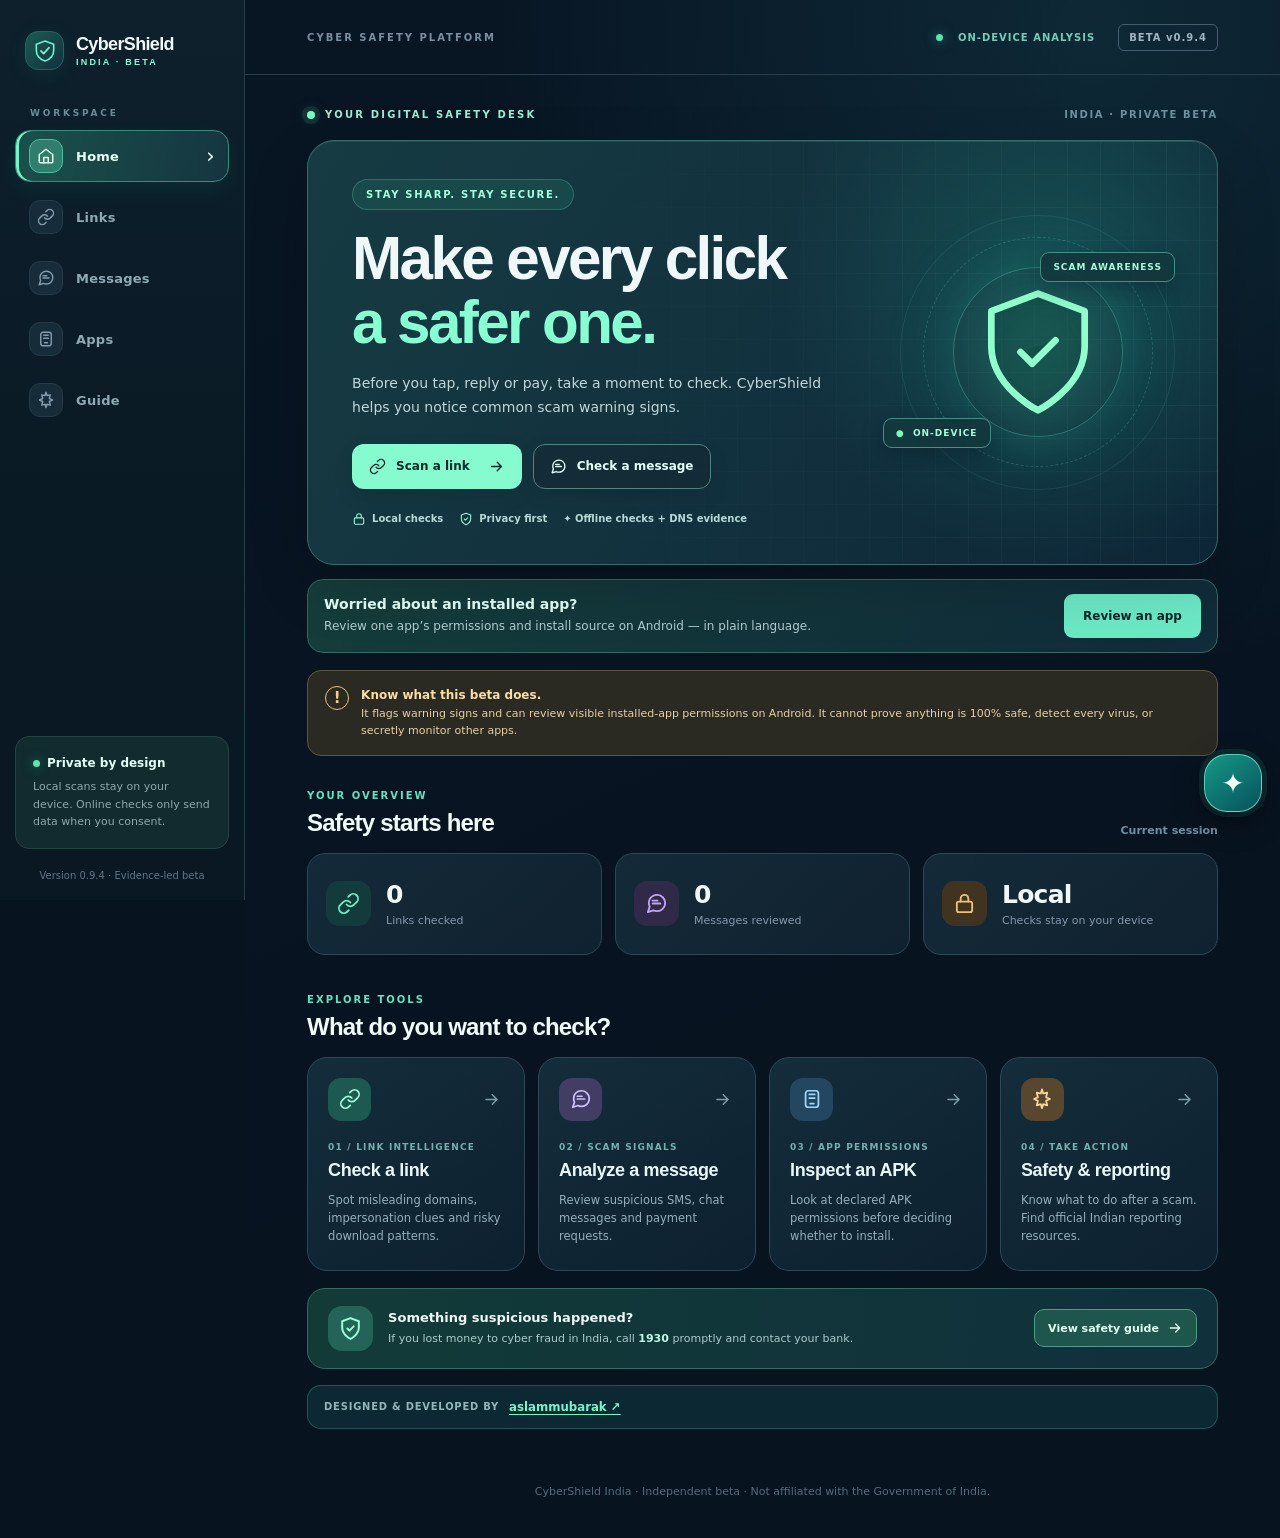
==== commit ac023504: "Publish CyberShield landing page and browser web app" ====
--- a/app/index.html
+++ b/app/index.html
@@ -25,10 +25,10 @@
         <button class="nav-btn" data-page="apps" type="button"><span class="nav-icon"><svg class="" viewBox="0 0 24 24" aria-hidden="true" fill="none" stroke="currentColor" stroke-width="1.9" stroke-linecap="round" stroke-linejoin="round"><rect x="5" y="3" width="14" height="18" rx="3"/><path d="M9 7h6M9 11h6M10 17h4"/></svg></span><span class="nav-label">Apps</span><span class="nav-chevron" aria-hidden="true">›</span></button>
         <button class="nav-btn" data-page="guide" type="button"><span class="nav-icon"><svg class="" viewBox="0 0 24 24" aria-hidden="true" fill="none" stroke="currentColor" stroke-width="1.9" stroke-linecap="round" stroke-linejoin="round"><path d="m12 22 1.3-4.4 4.4 1.3L16.4 14l4.3-2-4.3-2 1.3-4.9L13.3 6 12 1.5 10.7 6 6.3 5.1 7.6 10l-4.3 2 4.3 2-1.3 4.9 4.4-1.3L12 22Z"/></svg></span><span class="nav-label">Guide</span><span class="nav-chevron" aria-hidden="true">›</span></button>
       </nav>
-      <div class="sidebar-bottom"><div class="privacy-card"><span class="privacy-dot"></span><strong>Private by design</strong><p>Local scans stay on your device. Online checks only send data when you consent.</p></div><div class="sidebar-footer">Version 0.9.3 · Evidence-led beta</div></div>
+      <div class="sidebar-bottom"><div class="privacy-card"><span class="privacy-dot"></span><strong>Private by design</strong><p>Local scans stay on your device. Online checks only send data when you consent.</p></div><div class="sidebar-footer">Version 0.9.4 · Evidence-led beta</div></div>
     </aside>
     <main class="main">
-      <header class="topbar"><div class="mobile-brand"><span class="brand-mark">✦</span><b>CyberShield <span>India</span></b></div><span class="topbar-label">CYBER SAFETY PLATFORM</span><div class="right-info"><span class="online-indicator"></span> ON-DEVICE ANALYSIS <span class="beta-tag">BETA v0.9.3</span></div></header>
+      <header class="topbar"><div class="mobile-brand"><span class="brand-mark">✦</span><b>CyberShield <span>India</span></b></div><span class="topbar-label">CYBER SAFETY PLATFORM</span><div class="right-info"><span class="online-indicator"></span> ON-DEVICE ANALYSIS <span class="beta-tag">BETA v0.9.4</span></div></header>
       <div class="content">
         <section class="page" id="page-home">
           <div class="home-intro"><span class="home-intro-mark"><span class="pulse-dot"></span> YOUR DIGITAL SAFETY DESK</span><span class="home-intro-side">INDIA · PRIVATE BETA</span></div>
@@ -173,7 +173,7 @@
             <div class="cyber-tool"><h3>✦ Ask your Safety Companion</h3>
               <p>Ask cyber safety questions privately. The currently available companion is an <strong>offline rule-based guide, not a generative AI system</strong>.</p>
               <form id="companion-form"><textarea id="companion-question" placeholder="Example: Someone asked for my OTP and UPI PIN. What should I do?" maxlength="1000" required></textarea><button type="submit" class="btn btn-primary">Ask companion</button></form>
-              <label class="cyber-mini"><input id="ai-opt-in" type="checkbox" style="display:inline-block;width:auto"/> I consent to sending my question to the configured AI service. I removed personal secrets.</label>
+              <label class="cyber-mini"><input id="ai-opt-in" type="checkbox" style="display:inline-block;width:auto"/> I understand my question is sent to an external AI provider; its free tier may use prompts to improve services. I have removed personal information, OTPs, passwords and PINs.</label>
               <button type="button" class="btn btn-secondary" id="companion-online">Ask optional online AI</button>
               <div id="companion-result" class="cyber-output" hidden aria-live="polite"></div></div>
             <div class="cyber-tool"><h3>▤ Make an incident report</h3>
@@ -182,14 +182,14 @@
               <div id="report-result" class="cyber-output" hidden aria-live="polite"></div></div>
             
             <div class="cyber-tool cyber-tool--wide" id="updates-panel">
-              <h3>↻ App updates & online connection <span id="update-count-badge" class="cs-ver-pill">v0.9.3</span></h3>
+              <h3>↻ App updates & online connection <span id="update-count-badge" class="cs-ver-pill">v0.9.4</span></h3>
               <p>Updates are checked whenever this app opens (and when you press Check). A verified, published update feed is required. Install from the official release page only; never from a message or random APK link.</p>
               <div class="cs-online-status"><span id="cs-connectivity-light" aria-hidden="true">●</span><span id="cs-connectivity-message">Checking server availability…</span></div>
               <button id="cs-refresh-status" class="btn btn-secondary" type="button">Check internet features</button>
               <button id="cs-check-update" class="btn btn-primary" type="button">Check for new version</button>
               <button id="cs-update-alerts" class="btn btn-secondary" type="button" hidden>Enable daily update reminders</button>
               <span id="cs-update-alert-state" class="cyber-mini"></span>
-              <div id="cs-update-details" class="cyber-output" role="status" aria-live="polite">Installed beta: v0.9.3. Update status not checked yet.</div>
+              <div id="cs-update-details" class="cyber-output" role="status" aria-live="polite">Installed beta: v0.9.4. Update status not checked yet.</div>
               <button id="cs-update-download" class="btn btn-primary" type="button" hidden>Download update in CyberShield</button>
               <button id="cs-update-install" class="btn btn-primary" type="button" hidden>Install downloaded update</button>
               <button id="cs-update-open" class="btn btn-secondary" type="button" hidden>View official release</button>
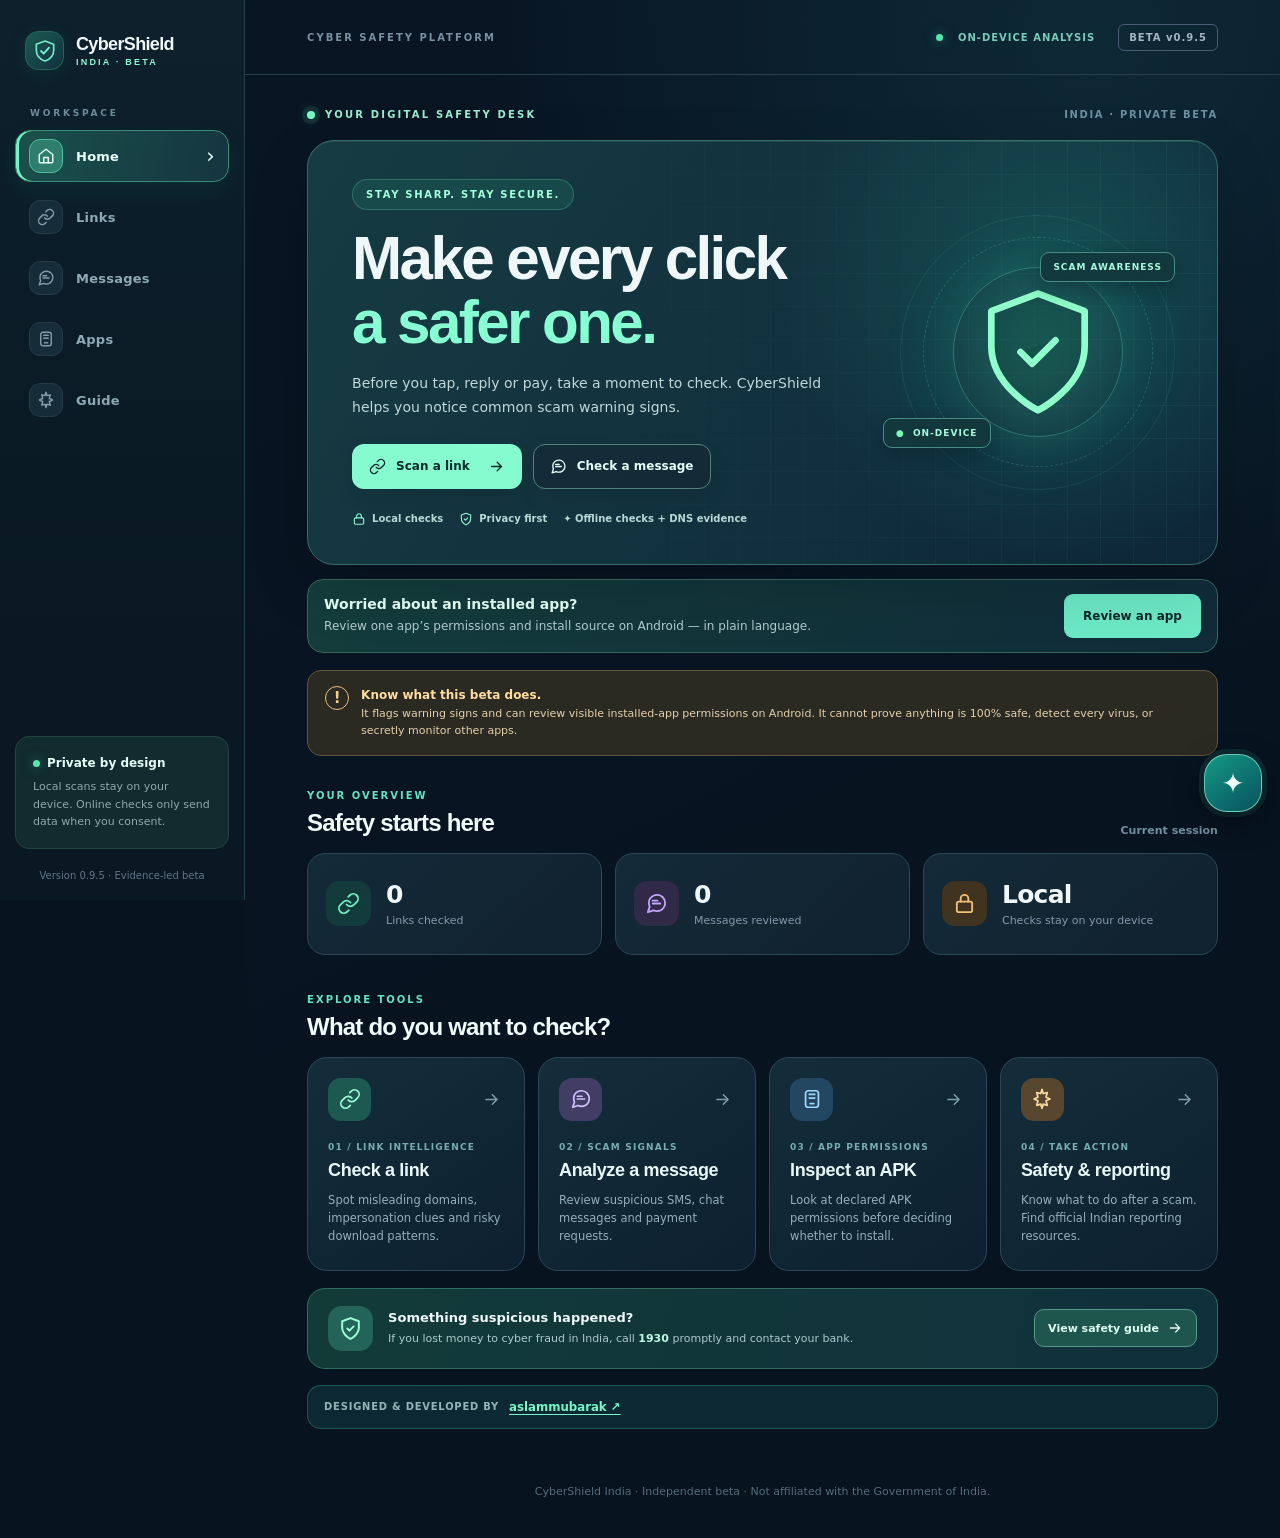
==== commit 033b578c: "Publish CyberShield landing page and browser web app" ====
--- a/app/index.html
+++ b/app/index.html
@@ -25,10 +25,10 @@
         <button class="nav-btn" data-page="apps" type="button"><span class="nav-icon"><svg class="" viewBox="0 0 24 24" aria-hidden="true" fill="none" stroke="currentColor" stroke-width="1.9" stroke-linecap="round" stroke-linejoin="round"><rect x="5" y="3" width="14" height="18" rx="3"/><path d="M9 7h6M9 11h6M10 17h4"/></svg></span><span class="nav-label">Apps</span><span class="nav-chevron" aria-hidden="true">›</span></button>
         <button class="nav-btn" data-page="guide" type="button"><span class="nav-icon"><svg class="" viewBox="0 0 24 24" aria-hidden="true" fill="none" stroke="currentColor" stroke-width="1.9" stroke-linecap="round" stroke-linejoin="round"><path d="m12 22 1.3-4.4 4.4 1.3L16.4 14l4.3-2-4.3-2 1.3-4.9L13.3 6 12 1.5 10.7 6 6.3 5.1 7.6 10l-4.3 2 4.3 2-1.3 4.9 4.4-1.3L12 22Z"/></svg></span><span class="nav-label">Guide</span><span class="nav-chevron" aria-hidden="true">›</span></button>
       </nav>
-      <div class="sidebar-bottom"><div class="privacy-card"><span class="privacy-dot"></span><strong>Private by design</strong><p>Local scans stay on your device. Online checks only send data when you consent.</p></div><div class="sidebar-footer">Version 0.9.4 · Evidence-led beta</div></div>
+      <div class="sidebar-bottom"><div class="privacy-card"><span class="privacy-dot"></span><strong>Private by design</strong><p>Local scans stay on your device. Online checks only send data when you consent.</p></div><div class="sidebar-footer">Version 0.9.5 · Evidence-led beta</div></div>
     </aside>
     <main class="main">
-      <header class="topbar"><div class="mobile-brand"><span class="brand-mark">✦</span><b>CyberShield <span>India</span></b></div><span class="topbar-label">CYBER SAFETY PLATFORM</span><div class="right-info"><span class="online-indicator"></span> ON-DEVICE ANALYSIS <span class="beta-tag">BETA v0.9.4</span></div></header>
+      <header class="topbar"><div class="mobile-brand"><span class="brand-mark">✦</span><b>CyberShield <span>India</span></b></div><span class="topbar-label">CYBER SAFETY PLATFORM</span><div class="right-info"><span class="online-indicator"></span> ON-DEVICE ANALYSIS <span class="beta-tag">BETA v0.9.5</span></div></header>
       <div class="content">
         <section class="page" id="page-home">
           <div class="home-intro"><span class="home-intro-mark"><span class="pulse-dot"></span> YOUR DIGITAL SAFETY DESK</span><span class="home-intro-side">INDIA · PRIVATE BETA</span></div>
@@ -182,14 +182,14 @@
               <div id="report-result" class="cyber-output" hidden aria-live="polite"></div></div>
             
             <div class="cyber-tool cyber-tool--wide" id="updates-panel">
-              <h3>↻ App updates & online connection <span id="update-count-badge" class="cs-ver-pill">v0.9.4</span></h3>
+              <h3>↻ App updates & online connection <span id="update-count-badge" class="cs-ver-pill">v0.9.5</span></h3>
               <p>Updates are checked whenever this app opens (and when you press Check). A verified, published update feed is required. Install from the official release page only; never from a message or random APK link.</p>
               <div class="cs-online-status"><span id="cs-connectivity-light" aria-hidden="true">●</span><span id="cs-connectivity-message">Checking server availability…</span></div>
               <button id="cs-refresh-status" class="btn btn-secondary" type="button">Check internet features</button>
               <button id="cs-check-update" class="btn btn-primary" type="button">Check for new version</button>
               <button id="cs-update-alerts" class="btn btn-secondary" type="button" hidden>Enable daily update reminders</button>
               <span id="cs-update-alert-state" class="cyber-mini"></span>
-              <div id="cs-update-details" class="cyber-output" role="status" aria-live="polite">Installed beta: v0.9.4. Update status not checked yet.</div>
+              <div id="cs-update-details" class="cyber-output" role="status" aria-live="polite">Installed beta: v0.9.5. Update status not checked yet.</div>
               <button id="cs-update-download" class="btn btn-primary" type="button" hidden>Download update in CyberShield</button>
               <button id="cs-update-install" class="btn btn-primary" type="button" hidden>Install downloaded update</button>
               <button id="cs-update-open" class="btn btn-secondary" type="button" hidden>View official release</button>
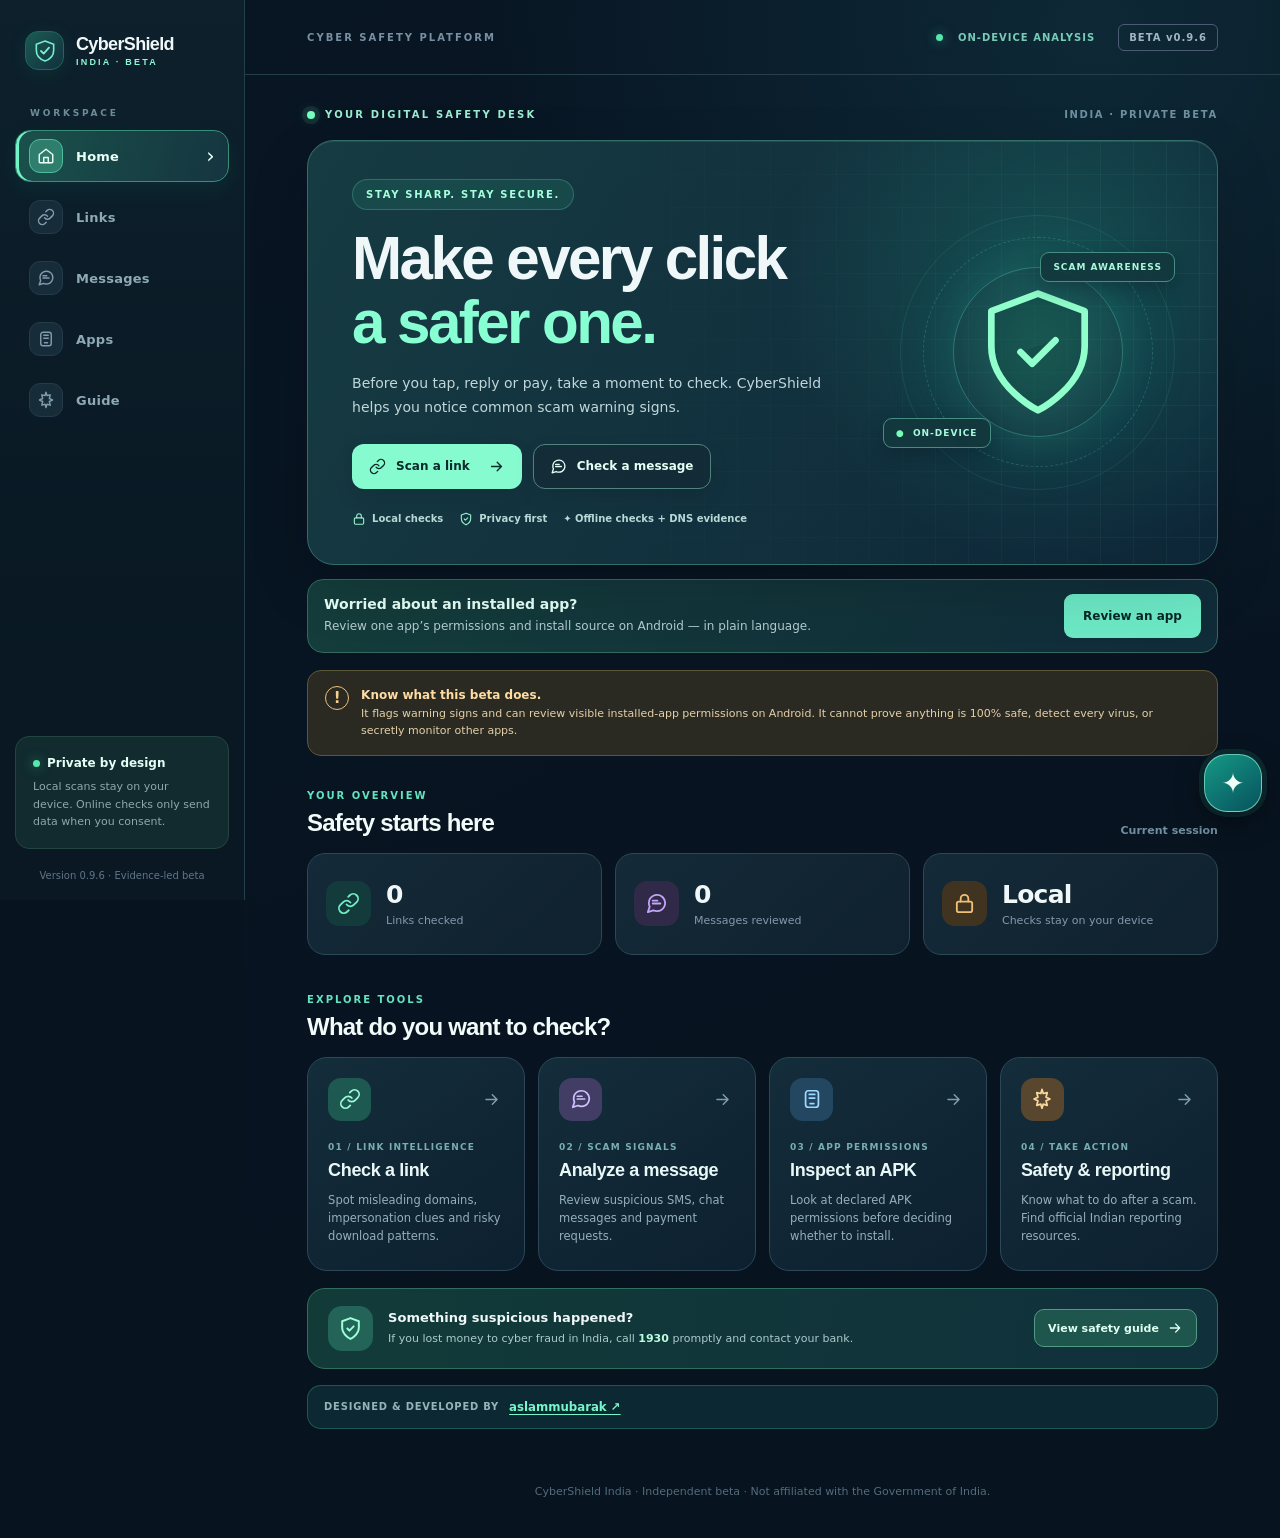
==== commit 42861091: "Publish CyberShield landing page and browser web app" ====
--- a/app/index.html
+++ b/app/index.html
@@ -25,10 +25,10 @@
         <button class="nav-btn" data-page="apps" type="button"><span class="nav-icon"><svg class="" viewBox="0 0 24 24" aria-hidden="true" fill="none" stroke="currentColor" stroke-width="1.9" stroke-linecap="round" stroke-linejoin="round"><rect x="5" y="3" width="14" height="18" rx="3"/><path d="M9 7h6M9 11h6M10 17h4"/></svg></span><span class="nav-label">Apps</span><span class="nav-chevron" aria-hidden="true">›</span></button>
         <button class="nav-btn" data-page="guide" type="button"><span class="nav-icon"><svg class="" viewBox="0 0 24 24" aria-hidden="true" fill="none" stroke="currentColor" stroke-width="1.9" stroke-linecap="round" stroke-linejoin="round"><path d="m12 22 1.3-4.4 4.4 1.3L16.4 14l4.3-2-4.3-2 1.3-4.9L13.3 6 12 1.5 10.7 6 6.3 5.1 7.6 10l-4.3 2 4.3 2-1.3 4.9 4.4-1.3L12 22Z"/></svg></span><span class="nav-label">Guide</span><span class="nav-chevron" aria-hidden="true">›</span></button>
       </nav>
-      <div class="sidebar-bottom"><div class="privacy-card"><span class="privacy-dot"></span><strong>Private by design</strong><p>Local scans stay on your device. Online checks only send data when you consent.</p></div><div class="sidebar-footer">Version 0.9.5 · Evidence-led beta</div></div>
+      <div class="sidebar-bottom"><div class="privacy-card"><span class="privacy-dot"></span><strong>Private by design</strong><p>Local scans stay on your device. Online checks only send data when you consent.</p></div><div class="sidebar-footer">Version 0.9.6 · Evidence-led beta</div></div>
     </aside>
     <main class="main">
-      <header class="topbar"><div class="mobile-brand"><span class="brand-mark">✦</span><b>CyberShield <span>India</span></b></div><span class="topbar-label">CYBER SAFETY PLATFORM</span><div class="right-info"><span class="online-indicator"></span> ON-DEVICE ANALYSIS <span class="beta-tag">BETA v0.9.5</span></div></header>
+      <header class="topbar"><div class="mobile-brand"><span class="brand-mark">✦</span><b>CyberShield <span>India</span></b></div><span class="topbar-label">CYBER SAFETY PLATFORM</span><div class="right-info"><span class="online-indicator"></span> ON-DEVICE ANALYSIS <span class="beta-tag">BETA v0.9.6</span></div></header>
       <div class="content">
         <section class="page" id="page-home">
           <div class="home-intro"><span class="home-intro-mark"><span class="pulse-dot"></span> YOUR DIGITAL SAFETY DESK</span><span class="home-intro-side">INDIA · PRIVATE BETA</span></div>
@@ -98,6 +98,12 @@
               <div class="cyber-output" id="phone-result" hidden aria-live="polite"></div><div id="cs-phone-evidence" class="cs-evidence" hidden aria-live="polite"></div><label class="cyber-mini"><input id="number-consent" type="checkbox" /> I consent to checking available number metadata. A configured online provider may receive this number; no contacts are read.</label>
               <button class="btn btn-secondary" id="number-online" type="button">Check number details online</button>
               <div class="cyber-output" id="number-online-result" hidden aria-live="polite"></div>
+              <div class="cyber-mini" style="margin-top:14px"><strong>Phone scam and phishing warning checker</strong> — add optional context. Checked locally; no caller identity lookup.</div>
+              <label class="cyber-mini" for="phone-scam-context">What did the caller or message ask you to do? Remove names, OTPs, passwords and private details.</label>
+              <textarea id="phone-scam-context" maxlength="1500" rows="3" placeholder="Example: The caller claimed to be from my bank and asked for my OTP."></textarea>
+              <button type="button" class="btn btn-primary" id="phone-scam-check">Review phone scam warning signs</button>
+              <div id="phone-phishing-result" class="cyber-output" role="status" aria-live="polite" hidden></div>
+              <p class="cyber-mini">Official India resources: <a href="https://sancharsaathi.gov.in/sfc/" target="_blank" rel="noopener noreferrer">Report suspect calls, SMS or WhatsApp via Chakshu</a> · <a href="https://cybercrime.gov.in/webform/suspect_search_repository.aspx" target="_blank" rel="noopener noreferrer">Search the cybercrime suspect repository</a>. CyberShield does not submit phone numbers to these websites. If money was lost, contact your bank and call 1930.</p>
             </div>
           </div>
           <div class="cyber-output" id="url-breakdown" hidden aria-live="polite"></div>
@@ -182,14 +188,14 @@
               <div id="report-result" class="cyber-output" hidden aria-live="polite"></div></div>
             
             <div class="cyber-tool cyber-tool--wide" id="updates-panel">
-              <h3>↻ App updates & online connection <span id="update-count-badge" class="cs-ver-pill">v0.9.5</span></h3>
+              <h3>↻ App updates & online connection <span id="update-count-badge" class="cs-ver-pill">v0.9.6</span></h3>
               <p>Updates are checked whenever this app opens (and when you press Check). A verified, published update feed is required. Install from the official release page only; never from a message or random APK link.</p>
               <div class="cs-online-status"><span id="cs-connectivity-light" aria-hidden="true">●</span><span id="cs-connectivity-message">Checking server availability…</span></div>
               <button id="cs-refresh-status" class="btn btn-secondary" type="button">Check internet features</button>
               <button id="cs-check-update" class="btn btn-primary" type="button">Check for new version</button>
               <button id="cs-update-alerts" class="btn btn-secondary" type="button" hidden>Enable daily update reminders</button>
               <span id="cs-update-alert-state" class="cyber-mini"></span>
-              <div id="cs-update-details" class="cyber-output" role="status" aria-live="polite">Installed beta: v0.9.5. Update status not checked yet.</div>
+              <div id="cs-update-details" class="cyber-output" role="status" aria-live="polite">Installed beta: v0.9.6. Update status not checked yet.</div>
               <button id="cs-update-download" class="btn btn-primary" type="button" hidden>Download update in CyberShield</button>
               <button id="cs-update-install" class="btn btn-primary" type="button" hidden>Install downloaded update</button>
               <button id="cs-update-open" class="btn btn-secondary" type="button" hidden>View official release</button>
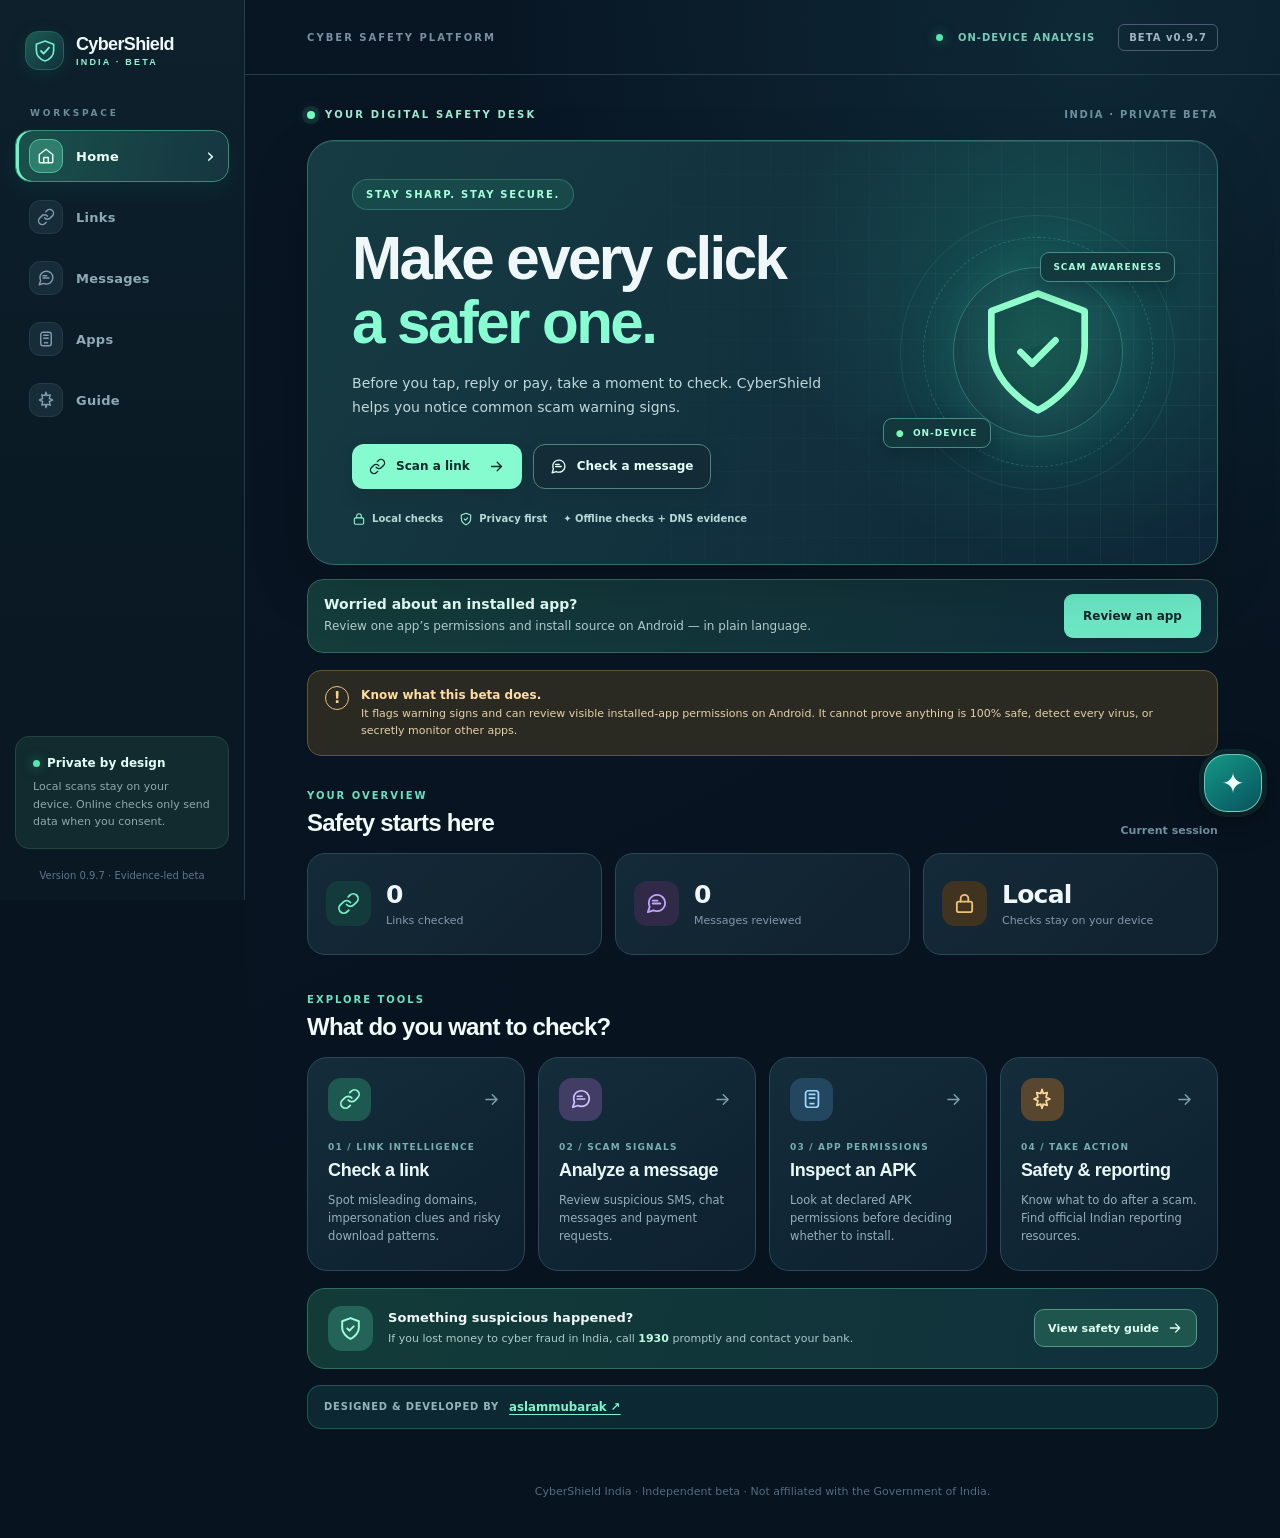
==== commit 32b838a1: "Publish CyberShield landing page and browser web app" ====
--- a/app/index.html
+++ b/app/index.html
@@ -25,10 +25,10 @@
         <button class="nav-btn" data-page="apps" type="button"><span class="nav-icon"><svg class="" viewBox="0 0 24 24" aria-hidden="true" fill="none" stroke="currentColor" stroke-width="1.9" stroke-linecap="round" stroke-linejoin="round"><rect x="5" y="3" width="14" height="18" rx="3"/><path d="M9 7h6M9 11h6M10 17h4"/></svg></span><span class="nav-label">Apps</span><span class="nav-chevron" aria-hidden="true">›</span></button>
         <button class="nav-btn" data-page="guide" type="button"><span class="nav-icon"><svg class="" viewBox="0 0 24 24" aria-hidden="true" fill="none" stroke="currentColor" stroke-width="1.9" stroke-linecap="round" stroke-linejoin="round"><path d="m12 22 1.3-4.4 4.4 1.3L16.4 14l4.3-2-4.3-2 1.3-4.9L13.3 6 12 1.5 10.7 6 6.3 5.1 7.6 10l-4.3 2 4.3 2-1.3 4.9 4.4-1.3L12 22Z"/></svg></span><span class="nav-label">Guide</span><span class="nav-chevron" aria-hidden="true">›</span></button>
       </nav>
-      <div class="sidebar-bottom"><div class="privacy-card"><span class="privacy-dot"></span><strong>Private by design</strong><p>Local scans stay on your device. Online checks only send data when you consent.</p></div><div class="sidebar-footer">Version 0.9.6 · Evidence-led beta</div></div>
+      <div class="sidebar-bottom"><div class="privacy-card"><span class="privacy-dot"></span><strong>Private by design</strong><p>Local scans stay on your device. Online checks only send data when you consent.</p></div><div class="sidebar-footer">Version 0.9.7 · Evidence-led beta</div></div>
     </aside>
     <main class="main">
-      <header class="topbar"><div class="mobile-brand"><span class="brand-mark">✦</span><b>CyberShield <span>India</span></b></div><span class="topbar-label">CYBER SAFETY PLATFORM</span><div class="right-info"><span class="online-indicator"></span> ON-DEVICE ANALYSIS <span class="beta-tag">BETA v0.9.6</span></div></header>
+      <header class="topbar"><div class="mobile-brand"><span class="brand-mark">✦</span><b>CyberShield <span>India</span></b></div><span class="topbar-label">CYBER SAFETY PLATFORM</span><div class="right-info"><span class="online-indicator"></span> ON-DEVICE ANALYSIS <span class="beta-tag">BETA v0.9.7</span></div></header>
       <div class="content">
         <section class="page" id="page-home">
           <div class="home-intro"><span class="home-intro-mark"><span class="pulse-dot"></span> YOUR DIGITAL SAFETY DESK</span><span class="home-intro-side">INDIA · PRIVATE BETA</span></div>
@@ -188,16 +188,17 @@
               <div id="report-result" class="cyber-output" hidden aria-live="polite"></div></div>
             
             <div class="cyber-tool cyber-tool--wide" id="updates-panel">
-              <h3>↻ App updates & online connection <span id="update-count-badge" class="cs-ver-pill">v0.9.6</span></h3>
+              <h3>↻ App updates & online connection <span id="update-count-badge" class="cs-ver-pill">v0.9.7</span></h3>
               <p>Updates are checked whenever this app opens (and when you press Check). A verified, published update feed is required. Install from the official release page only; never from a message or random APK link.</p>
               <div class="cs-online-status"><span id="cs-connectivity-light" aria-hidden="true">●</span><span id="cs-connectivity-message">Checking server availability…</span></div>
               <button id="cs-refresh-status" class="btn btn-secondary" type="button">Check internet features</button>
               <button id="cs-check-update" class="btn btn-primary" type="button">Check for new version</button>
               <button id="cs-update-alerts" class="btn btn-secondary" type="button" hidden>Enable daily update reminders</button>
               <span id="cs-update-alert-state" class="cyber-mini"></span>
-              <div id="cs-update-details" class="cyber-output" role="status" aria-live="polite">Installed beta: v0.9.6. Update status not checked yet.</div>
+              <div id="cs-update-details" class="cyber-output" role="status" aria-live="polite">Installed beta: v0.9.7. Update status not checked yet.</div>
               <button id="cs-update-download" class="btn btn-primary" type="button" hidden>Download update in CyberShield</button>
               <button id="cs-update-install" class="btn btn-primary" type="button" hidden>Install downloaded update</button>
+              <div id="cs-update-install-status" class="cyber-output" role="status" aria-live="polite" hidden></div>
               <button id="cs-update-open" class="btn btn-secondary" type="button" hidden>View official release</button>
               <p class="cyber-mini">Sideload beta: download and verify the official signed APK inside CyberShield, then explicitly approve installation in Android. Older debug APKs signed by another key cannot update in place; save local data before manually migrating. Play Store builds must use Google Play in-app updates.</p>
             </div>
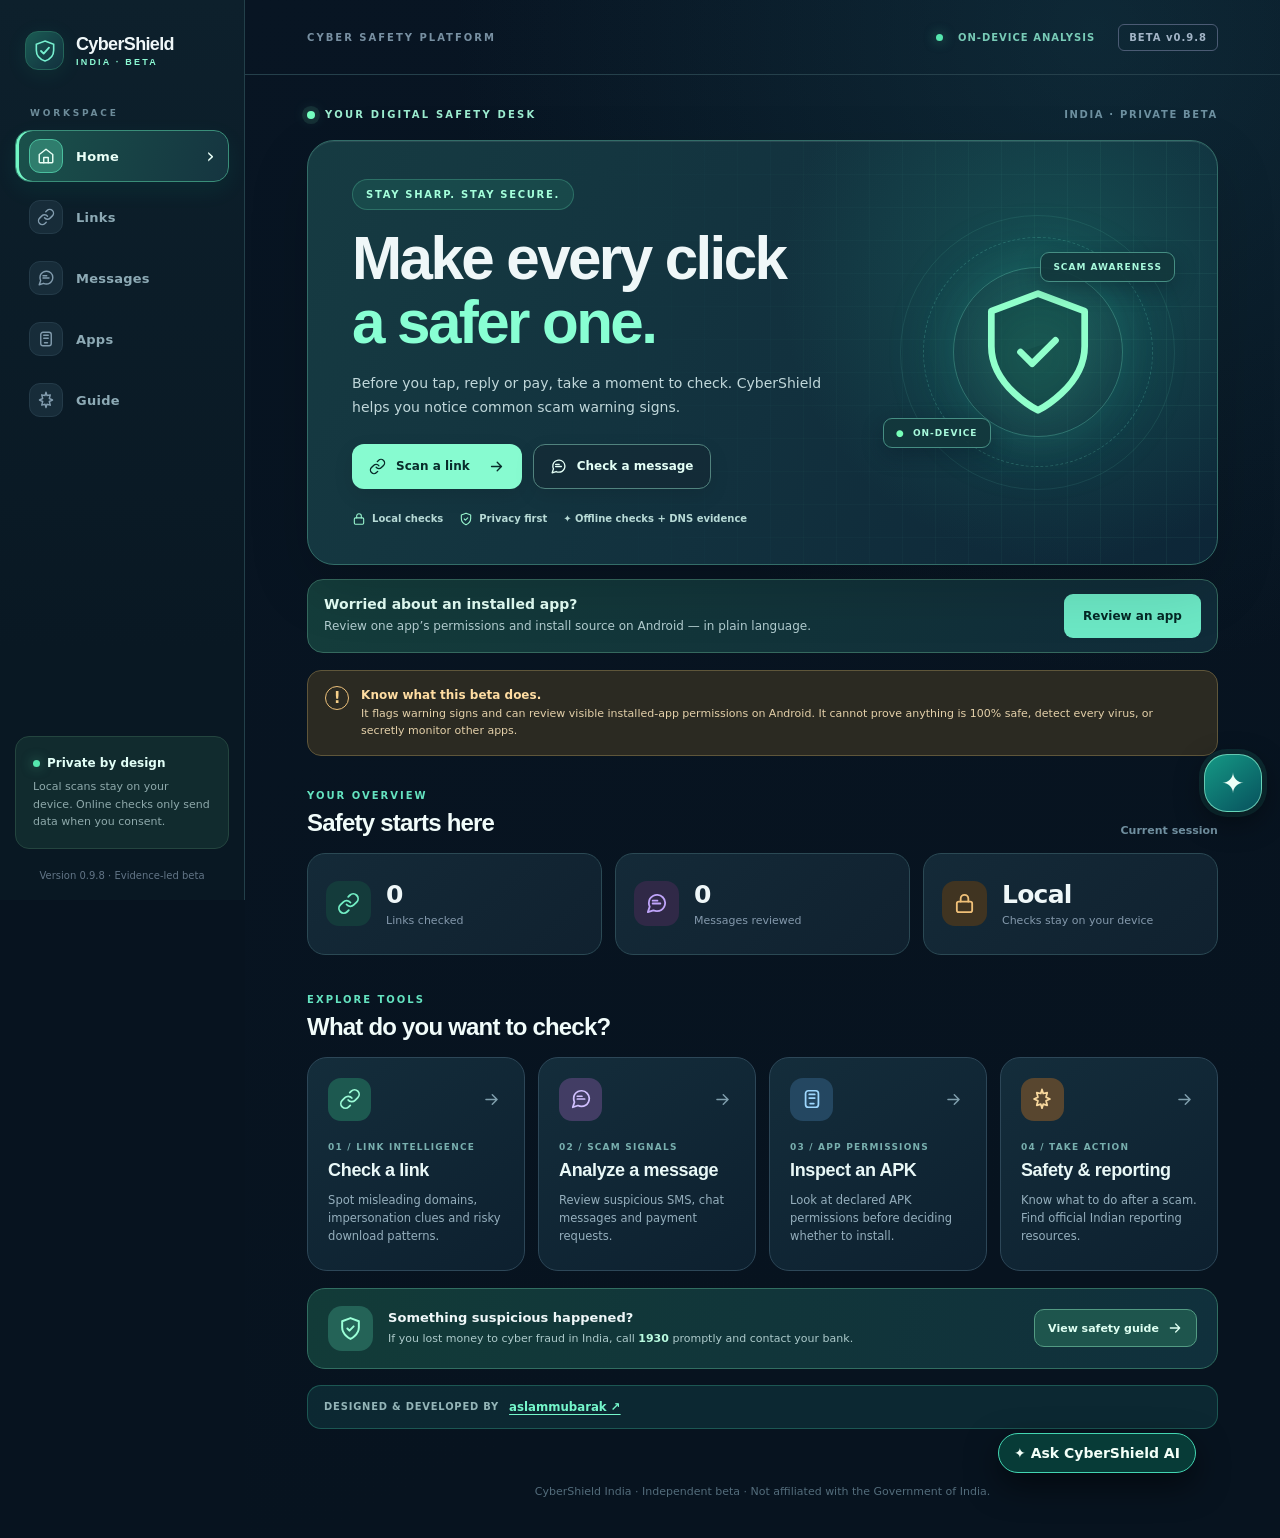
==== commit 048971f5: "Publish CyberShield landing page and browser web app" ====
--- a/app/index.html
+++ b/app/index.html
@@ -11,7 +11,7 @@
   <link rel="stylesheet" href="./styles.css" />
   <link rel="stylesheet" href="./ui-refresh.css" /><link rel="stylesheet" href="./extras.css" />
   <title>CyberShield India · Beta</title>
-  <link rel="stylesheet" href="./easy-touch.css" /><link rel="stylesheet" href="./online.css" /><link rel="stylesheet" href="./device-security.css" /><link rel="stylesheet" href="./trust-insights.css" />
+  <link rel="stylesheet" href="./ai-companion.css" /><link rel="stylesheet" href="./easy-touch.css" /><link rel="stylesheet" href="./online.css" /><link rel="stylesheet" href="./device-security.css" /><link rel="stylesheet" href="./trust-insights.css" />
 </head>
 <body>
   <div class="app-shell">
@@ -25,10 +25,10 @@
         <button class="nav-btn" data-page="apps" type="button"><span class="nav-icon"><svg class="" viewBox="0 0 24 24" aria-hidden="true" fill="none" stroke="currentColor" stroke-width="1.9" stroke-linecap="round" stroke-linejoin="round"><rect x="5" y="3" width="14" height="18" rx="3"/><path d="M9 7h6M9 11h6M10 17h4"/></svg></span><span class="nav-label">Apps</span><span class="nav-chevron" aria-hidden="true">›</span></button>
         <button class="nav-btn" data-page="guide" type="button"><span class="nav-icon"><svg class="" viewBox="0 0 24 24" aria-hidden="true" fill="none" stroke="currentColor" stroke-width="1.9" stroke-linecap="round" stroke-linejoin="round"><path d="m12 22 1.3-4.4 4.4 1.3L16.4 14l4.3-2-4.3-2 1.3-4.9L13.3 6 12 1.5 10.7 6 6.3 5.1 7.6 10l-4.3 2 4.3 2-1.3 4.9 4.4-1.3L12 22Z"/></svg></span><span class="nav-label">Guide</span><span class="nav-chevron" aria-hidden="true">›</span></button>
       </nav>
-      <div class="sidebar-bottom"><div class="privacy-card"><span class="privacy-dot"></span><strong>Private by design</strong><p>Local scans stay on your device. Online checks only send data when you consent.</p></div><div class="sidebar-footer">Version 0.9.7 · Evidence-led beta</div></div>
+      <div class="sidebar-bottom"><div class="privacy-card"><span class="privacy-dot"></span><strong>Private by design</strong><p>Local scans stay on your device. Online checks only send data when you consent.</p></div><div class="sidebar-footer">Version 0.9.8 · Evidence-led beta</div></div>
     </aside>
     <main class="main">
-      <header class="topbar"><div class="mobile-brand"><span class="brand-mark">✦</span><b>CyberShield <span>India</span></b></div><span class="topbar-label">CYBER SAFETY PLATFORM</span><div class="right-info"><span class="online-indicator"></span> ON-DEVICE ANALYSIS <span class="beta-tag">BETA v0.9.7</span></div></header>
+      <header class="topbar"><div class="mobile-brand"><span class="brand-mark">✦</span><b>CyberShield <span>India</span></b></div><span class="topbar-label">CYBER SAFETY PLATFORM</span><div class="right-info"><span class="online-indicator"></span> ON-DEVICE ANALYSIS <span class="beta-tag">BETA v0.9.8</span></div></header>
       <div class="content">
         <section class="page" id="page-home">
           <div class="home-intro"><span class="home-intro-mark"><span class="pulse-dot"></span> YOUR DIGITAL SAFETY DESK</span><span class="home-intro-side">INDIA · PRIVATE BETA</span></div>
@@ -42,7 +42,17 @@
             </div>
             <div class="welcome-illustration" aria-hidden="true"><div class="halo halo-one"></div><div class="halo halo-two"></div><div class="halo halo-three"></div><div class="hero-shield"><svg class="" viewBox="0 0 24 24" aria-hidden="true" fill="none" stroke="currentColor" stroke-width="1.9" stroke-linecap="round" stroke-linejoin="round"><path d="M12 22s8-4 8-11V5l-8-3-8 3v6c0 7 8 11 8 11z"/><path d="m9 12 2 2 4-4"/></svg></div><div class="signal-chip signal-chip-top">SCAM AWARENESS</div><div class="signal-chip signal-chip-bottom"><span>●</span> ON-DEVICE</div></div>
           </div>
-          <button class="cs-update-banner" id="cs-update-banner" data-jump="guide" type="button" hidden>↻ CyberShield update available — open Guide to review changes</button>
+          <div id="cs-ai-home" class="cs-ai-widget">
+ <button type="button" class="cs-ai-toggle" id="cs-ai-toggle" aria-expanded="false" aria-controls="cs-ai-panel">✦ Ask CyberShield AI</button>
+ <aside class="cs-ai-panel" id="cs-ai-panel" role="dialog" aria-label="CyberShield AI Companion" hidden>
+  <div class="cs-ai-head"><strong>✦ CyberShield AI Companion</strong><button type="button" class="cs-ai-close" id="cs-ai-close" aria-label="Close AI Companion">×</button></div>
+  <p>Ask about suspicious links, scams, UPI, app permissions or cyber safety. AI can make mistakes and does not verify identities.</p>
+  <form id="cs-ai-form"><label for="cs-ai-question">Your cyber-safety question</label><textarea id="cs-ai-question" maxlength="800" placeholder="How do I check a suspicious bank call?" required></textarea>
+  <label><input type="checkbox" id="cs-ai-consent"/> I agree to send this question to the external AI provider. I removed OTPs, passwords and private information.</label>
+  <div class="cs-ai-actions"><button class="btn btn-primary" id="cs-ai-submit" type="submit">Ask live AI</button><button type="button" class="btn btn-secondary" id="cs-ai-offline">Offline guidance</button></div></form>
+  <p class="cs-ai-answer" id="cs-ai-answer" role="status" aria-live="polite" hidden></p>
+ </aside></div>
+           <button class="cs-update-banner" id="cs-update-banner" data-jump="guide" type="button" hidden>↻ CyberShield update available — open Guide to review changes</button>
           <div class="cs-home-action"><div><strong>Worried about an installed app?</strong><p>Review one app’s permissions and install source on Android — in plain language.</p></div><button type="button" class="btn btn-primary" data-jump="apps">Review an app</button></div><div class="safety-disclaimer" role="note"><span class="safety-disclaimer-icon">!</span><div><strong>Know what this beta does.</strong><p>It flags warning signs and can review visible installed-app permissions on Android. It cannot prove anything is 100% safe, detect every virus, or secretly monitor other apps.</p></div></div>
           <div class="overview-heading"><div><span class="section-kicker">YOUR OVERVIEW</span><h2>Safety starts here</h2></div><span class="overview-caption">Current session</span></div>
           <div class="stats home-stats"><div class="stat"><span class="stat-icon green"><svg class="" viewBox="0 0 24 24" aria-hidden="true" fill="none" stroke="currentColor" stroke-width="1.9" stroke-linecap="round" stroke-linejoin="round"><path d="M10 13a5 5 0 0 0 7.5.5l3-3a5 5 0 0 0-7.1-7.1l-1.7 1.7"/><path d="M14 11a5 5 0 0 0-7.5-.5l-3 3a5 5 0 0 0 7.1 7.1l1.7-1.7"/></svg></span><div><div class="stat-value" id="links-count">0</div><div class="stat-label">Links checked</div></div></div><div class="stat"><span class="stat-icon purple"><svg class="" viewBox="0 0 24 24" aria-hidden="true" fill="none" stroke="currentColor" stroke-width="1.9" stroke-linecap="round" stroke-linejoin="round"><path d="M21 11.5a8.4 8.4 0 0 1-.9 3.8A8.5 8.5 0 0 1 12.5 20a8.4 8.4 0 0 1-3.8-.9L3 21l1.9-5.7a8.4 8.4 0 0 1-.9-3.8A8.5 8.5 0 0 1 8.7 3.9a8.4 8.4 0 0 1 3.8-.9h.5a8.5 8.5 0 0 1 8 8v.5z"/><path d="M8 12h8M8 9h5"/></svg></span><div><div class="stat-value" id="messages-count">0</div><div class="stat-label">Messages reviewed</div></div></div><div class="stat"><span class="stat-icon gold"><svg class="" viewBox="0 0 24 24" aria-hidden="true" fill="none" stroke="currentColor" stroke-width="1.9" stroke-linecap="round" stroke-linejoin="round"><rect x="4" y="10" width="16" height="11" rx="2"/><path d="M8 10V7a4 4 0 0 1 8 0v3"/></svg></span><div><div class="stat-value">Local</div><div class="stat-label">Checks stay on your device</div></div></div></div>
@@ -89,7 +99,9 @@
               <p>Select a QR screenshot or image. CyberShield reads the QR payload and explains risky website/payment instructions. Reading the QR does not verify the merchant.</p>
               <input id="qr-file" type="file" accept="image/*" aria-label="Upload a QR code image"/>
               <button id="qr-native" type="button" class="btn btn-primary" hidden>Pick QR image on Android</button>
-              <div class="cyber-output" id="qr-result" hidden aria-live="polite"></div><div id="cs-qr-evidence" class="cs-evidence" hidden aria-live="polite"></div><label class="cyber-mini"><input id="qr-online-consent" type="checkbox" /> If this QR contains a website link, I consent to an online threat-list lookup.</label><button id="qr-online" class="btn btn-secondary" type="button" disabled>Check QR website online</button><div id="qr-online-result" class="cyber-output" hidden aria-live="polite"></div>
+              <div class="cyber-output" id="qr-result" hidden aria-live="polite"></div><div id="cs-qr-evidence" class="cs-evidence" hidden aria-live="polite"></div>
+              <div id="cs-upi-inspection" class="cyber-output" role="status" aria-live="polite" hidden></div>
+              <label id="cs-upi-copy-label" class="cyber-mini" for="cs-upi-id" hidden>UPI ID extracted from QR (NOT verified by a bank)</label><input type="text" id="cs-upi-id" readonly hidden aria-label="Extracted UPI ID"/><button type="button" class="btn btn-secondary" id="cs-upi-copy" hidden>Copy UPI ID to verify in your payment app</button><label class="cyber-mini"><input id="qr-online-consent" type="checkbox" /> If this QR contains a website link, I consent to an online threat-list lookup.</label><button id="qr-online" class="btn btn-secondary" type="button" disabled>Check QR website online</button><div id="qr-online-result" class="cyber-output" hidden aria-live="polite"></div>
             </div>
             <div class="cyber-tool">
               <h3>☎ Suspicious phone number checker</h3>
@@ -97,6 +109,8 @@
               <form id="phone-form"><input type="tel" id="phone-input" placeholder="+91 9876543210" aria-label="Phone number" required maxlength="40"/><button class="btn btn-primary" type="submit">Review number</button></form>
               <div class="cyber-output" id="phone-result" hidden aria-live="polite"></div><div id="cs-phone-evidence" class="cs-evidence" hidden aria-live="polite"></div><label class="cyber-mini"><input id="number-consent" type="checkbox" /> I consent to checking available number metadata. A configured online provider may receive this number; no contacts are read.</label>
               <button class="btn btn-secondary" id="number-online" type="button">Check number details online</button>
+              <button class="btn btn-secondary" id="cs-caller-lookup" type="button">Search caller in Truecaller manually</button>
+              <p class="cyber-mini">A Truecaller name is not verified identity. This opens Truecaller's official lookup page; CyberShield does not transmit your number automatically, read contacts or retrieve private caller names.</p>
               <div class="cyber-output" id="number-online-result" hidden aria-live="polite"></div>
               <div class="cyber-mini" style="margin-top:14px"><strong>Phone scam and phishing warning checker</strong> — add optional context. Checked locally; no caller identity lookup.</div>
               <label class="cyber-mini" for="phone-scam-context">What did the caller or message ask you to do? Remove names, OTPs, passwords and private details.</label>
@@ -131,6 +145,7 @@
             <h3>▣ Review installed apps and permissions</h3>
             <p>Android beta: inspect locally visible installed applications, including permissions that have been requested/granted. See which apps have camera or microphone access, and open their Android settings. This does NOT detect active spying or prove malware.</p>
             <button type="button" class="btn btn-primary" id="installed-scan">Load installed apps</button><div class="cs-select-app"><label for="cs-app-select">Review a specific installed app</label><select id="cs-app-select" disabled><option value="">Load apps first…</option></select><button type="button" class="btn btn-secondary" id="cs-selected-app-button" disabled>Review selected app</button></div><div class="cs-security-report" id="cs-selected-app-report" role="status" aria-live="polite" hidden></div>
+             <div class="cyber-tool" id="cs-permissions-overview"><h3>Sensitive permissions by app</h3><p>Granted camera, microphone, location, SMS and contacts access, plus declared overlay, installer and Accessibility capabilities. Counts are not actual usage events. Screen sharing cannot be reliably counted from a third-party app.</p><div id="cs-permissions-summary" class="cyber-output" role="status" aria-live="polite">Tap Load installed apps above to see a local, device-only breakdown.</div></div>
             <button type="button" class="btn btn-secondary" id="privacy-settings">Open Android Privacy Dashboard</button>
             <button type="button" class="btn btn-secondary" id="app-settings">Open Android app settings</button><button type="button" class="btn btn-secondary" id="cs-phone-check" >Review phone security settings</button>
             <div id="cs-app-evidence" class="cs-evidence" hidden aria-live="polite"></div><div class="cyber-output" id="installed-result" hidden aria-live="polite"></div>
@@ -188,14 +203,16 @@
               <div id="report-result" class="cyber-output" hidden aria-live="polite"></div></div>
             
             <div class="cyber-tool cyber-tool--wide" id="updates-panel">
-              <h3>↻ App updates & online connection <span id="update-count-badge" class="cs-ver-pill">v0.9.7</span></h3>
+              <h3>↻ App updates & online connection <span id="update-count-badge" class="cs-ver-pill">v0.9.8</span></h3>
               <p>Updates are checked whenever this app opens (and when you press Check). A verified, published update feed is required. Install from the official release page only; never from a message or random APK link.</p>
               <div class="cs-online-status"><span id="cs-connectivity-light" aria-hidden="true">●</span><span id="cs-connectivity-message">Checking server availability…</span></div>
               <button id="cs-refresh-status" class="btn btn-secondary" type="button">Check internet features</button>
-              <button id="cs-check-update" class="btn btn-primary" type="button">Check for new version</button>
+              <button id="cs-check-update" class="btn btn-primary" type="button">Check for new version</button><button id="cs-update-install-setup" class="btn btn-secondary" type="button" hidden>Set up in-app updates (Android)</button>
+              <div id="cs-update-install-setup-status" class="cyber-output" role="status" aria-live="polite" hidden></div>
+              <p class="cyber-mini">Android requires your explicit approval to allow CyberShield to request an official signed APK installation. This permission cannot be enabled automatically; approve it only when you trust the app and release source.</p>
               <button id="cs-update-alerts" class="btn btn-secondary" type="button" hidden>Enable daily update reminders</button>
               <span id="cs-update-alert-state" class="cyber-mini"></span>
-              <div id="cs-update-details" class="cyber-output" role="status" aria-live="polite">Installed beta: v0.9.7. Update status not checked yet.</div>
+              <div id="cs-update-details" class="cyber-output" role="status" aria-live="polite">Installed beta: v0.9.8. Update status not checked yet.</div>
               <button id="cs-update-download" class="btn btn-primary" type="button" hidden>Download update in CyberShield</button>
               <button id="cs-update-install" class="btn btn-primary" type="button" hidden>Install downloaded update</button>
               <div id="cs-update-install-status" class="cyber-output" role="status" aria-live="polite" hidden></div>
@@ -242,6 +259,6 @@
       <div class="cs-easy-foot">To check WhatsApp content, copy or share it to CyberShield. This tool does not read other apps automatically.</div>
     </aside>
   </div>
-  <script type="module" src="./app.mjs"></script><script type="module" src="./extras.mjs"></script><script type="module" src="./easy-touch.mjs"></script><script type="module" src="./online.mjs"></script><script type="module" src="./device-security.mjs"></script><script type="module" src="./trust-insights.mjs"></script>
+  <script type="module" src="./ai-companion.mjs"></script><script type="module" src="./app.mjs"></script><script type="module" src="./extras.mjs"></script><script type="module" src="./easy-touch.mjs"></script><script type="module" src="./online.mjs"></script><script type="module" src="./device-security.mjs"></script><script type="module" src="./trust-insights.mjs"></script>
 </body>
 </html>
--- a/app/ai-companion.css
+++ b/app/ai-companion.css
@@ -0,0 +1,13 @@
+/* Separate from Easy Touch; only present on the Home page. */
+.cs-ai-widget{position:fixed;right:18px;bottom:96px;z-index:55;display:flex;flex-direction:column;align-items:flex-end;gap:10px}
+.cs-ai-widget[hidden],.cs-ai-panel[hidden]{display:none!important}
+.cs-ai-toggle{border:1px solid #43d6b2;border-radius:30px;background:#073b37;color:#f3fff8;box-shadow:0 12px 32px #0008;padding:11px 15px;font-weight:700;cursor:pointer}
+.cs-ai-panel{width:min(360px,calc(100vw - 26px));max-height:min(75vh,610px);overflow:auto;border:1px solid #477e80;border-radius:18px;background:#10262a;color:#f1f9f8;box-shadow:0 18px 50px #000a;padding:17px}
+.cs-ai-head{display:flex;align-items:center;justify-content:space-between;gap:12px}
+.cs-ai-head strong{font-size:1.1rem}.cs-ai-close{cursor:pointer;border:0;background:transparent;color:inherit;font-size:1.7rem}
+.cs-ai-panel p,.cs-ai-panel label{font-size:.83rem;color:#d2e2df;line-height:1.5}
+.cs-ai-panel textarea{width:100%;min-height:90px;resize:vertical;border:1px solid #537476;border-radius:11px;background:#0b1d20;color:white;padding:10px}
+.cs-ai-actions{display:flex;flex-wrap:wrap;gap:7px;margin-top:9px}
+.cs-ai-actions button{padding:9px;border-radius:10px;cursor:pointer}
+.cs-ai-answer{white-space:pre-wrap;overflow-wrap:anywhere;font-size:.84rem;border-top:1px solid #477e80;padding-top:10px}
+@media (min-width:850px){.cs-ai-widget{bottom:25px;right:22px}}
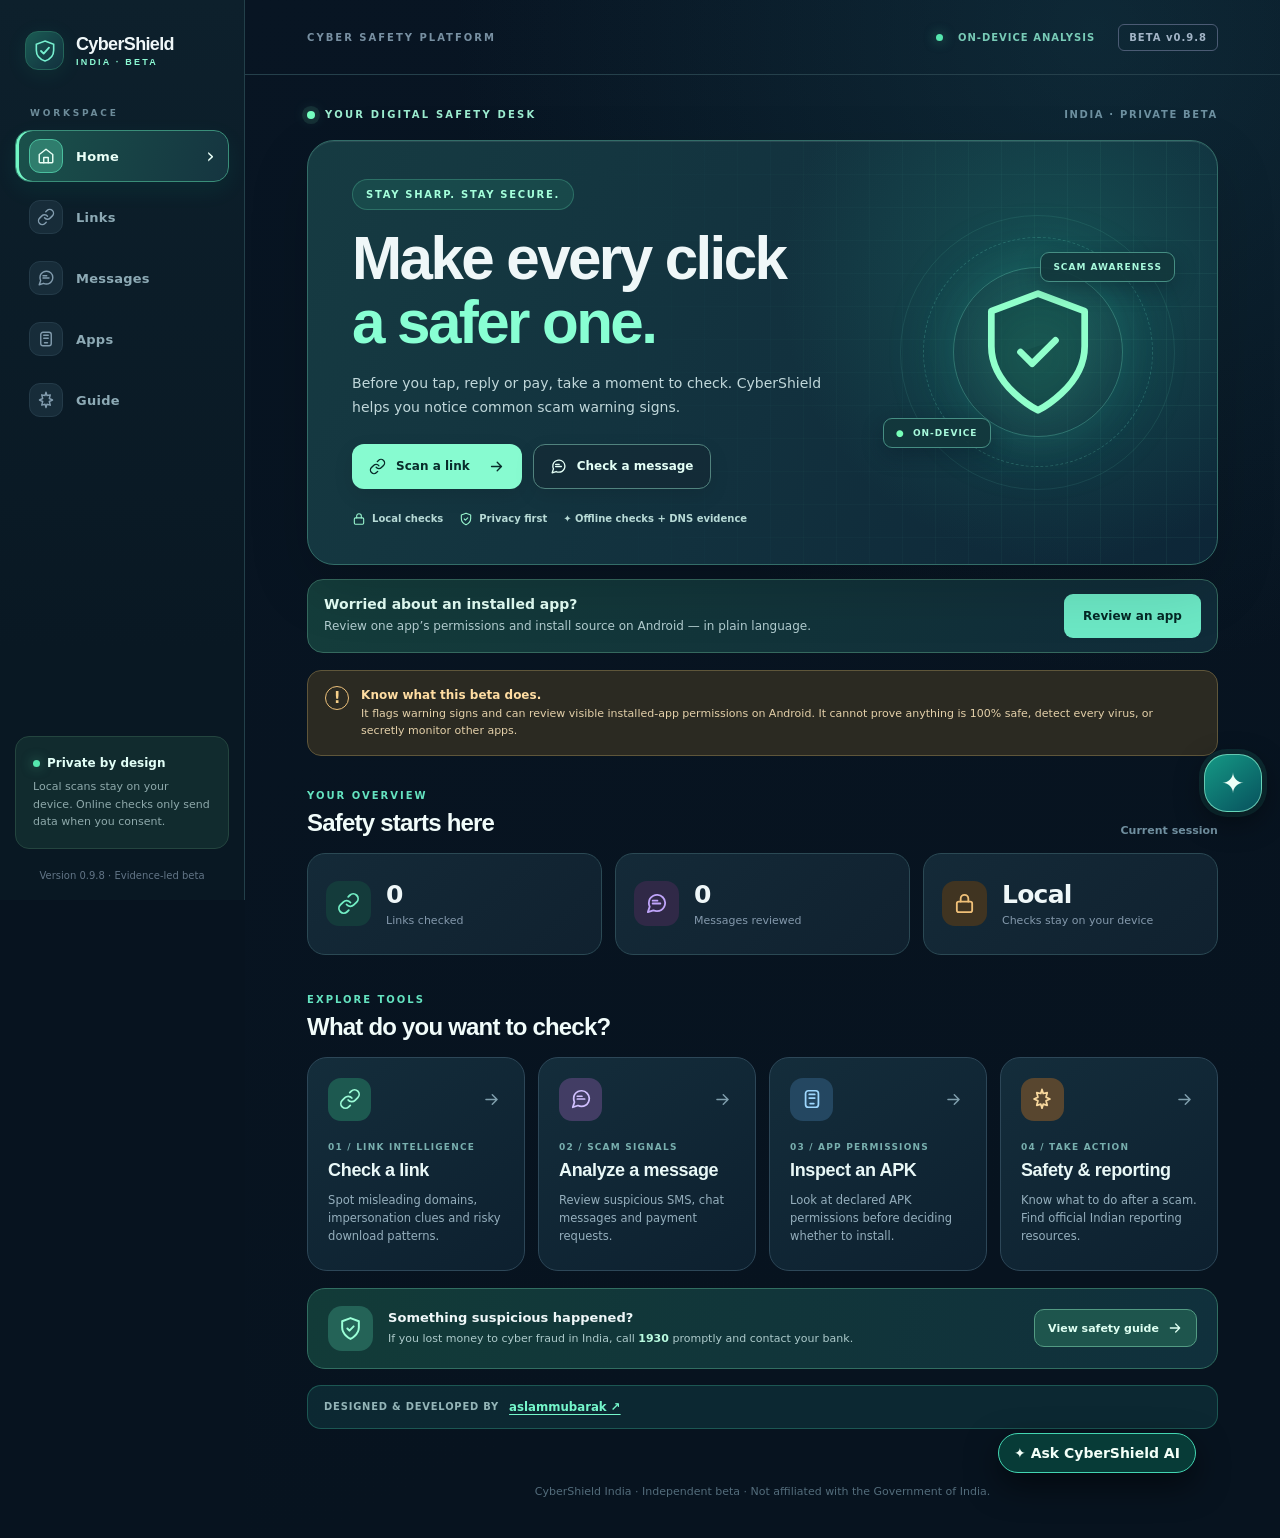
==== commit 02639ad6: "Publish CyberShield landing page and browser web app" ====
--- a/app/index.html
+++ b/app/index.html
@@ -9,6 +9,7 @@
   <link rel="icon" href="./icons/icon-192.png" type="image/png" />
   <link rel="manifest" href="./manifest.webmanifest" />
   <link rel="stylesheet" href="./styles.css" />
+  <link rel="stylesheet" href="./remote-config.css" />
   <link rel="stylesheet" href="./ui-refresh.css" /><link rel="stylesheet" href="./extras.css" />
   <title>CyberShield India · Beta</title>
   <link rel="stylesheet" href="./ai-companion.css" /><link rel="stylesheet" href="./easy-touch.css" /><link rel="stylesheet" href="./online.css" /><link rel="stylesheet" href="./device-security.css" /><link rel="stylesheet" href="./trust-insights.css" />
@@ -259,6 +260,6 @@
       <div class="cs-easy-foot">To check WhatsApp content, copy or share it to CyberShield. This tool does not read other apps automatically.</div>
     </aside>
   </div>
-  <script type="module" src="./ai-companion.mjs"></script><script type="module" src="./app.mjs"></script><script type="module" src="./extras.mjs"></script><script type="module" src="./easy-touch.mjs"></script><script type="module" src="./online.mjs"></script><script type="module" src="./device-security.mjs"></script><script type="module" src="./trust-insights.mjs"></script>
+  <script type="module" src="./ai-companion.mjs"></script><script type="module" src="./app.mjs"></script><script type="module" src="./extras.mjs"></script><script type="module" src="./easy-touch.mjs"></script><script type="module" src="./online.mjs"></script><script type="module" src="./device-security.mjs"></script><script type="module" src="./trust-insights.mjs"></script><script type="module" src="./remote-config.mjs"></script>
 </body>
 </html>
--- a/app/remote-config.css
+++ b/app/remote-config.css
@@ -0,0 +1,6 @@
+:root{--cs-managed-accent:#77f0d0}
+.cs-managed .brand-mark,.cs-managed .brand small,.cs-managed .eyebrow,
+.cs-managed .welcome-kicker{color:var(--cs-managed-accent)!important}
+.cs-managed-announcement{padding:13px 17px;margin:14px 0;color:#ecfff9;background:#123037;
+border-left:4px solid var(--cs-managed-accent);border-radius:10px;white-space:pre-wrap}
+.action-tile[hidden],.cs-managed-announcement[hidden]{display:none!important}
